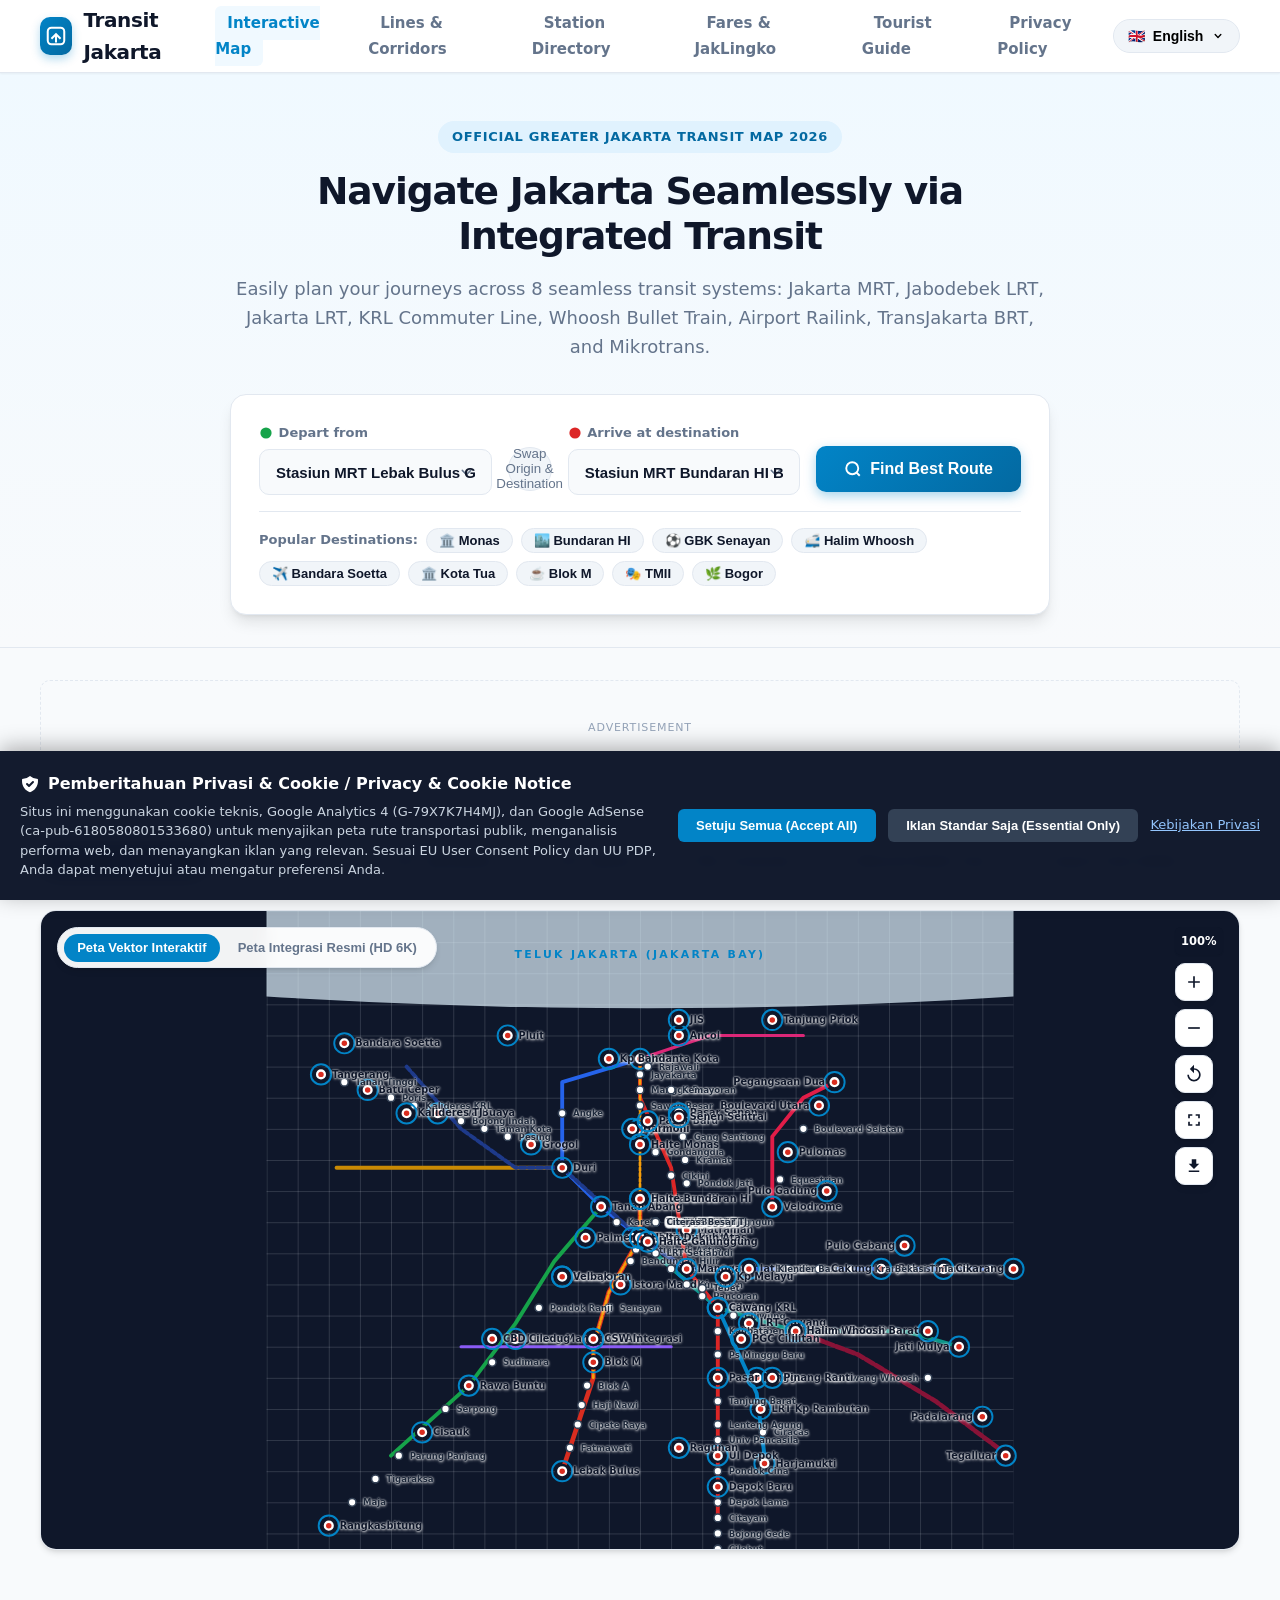
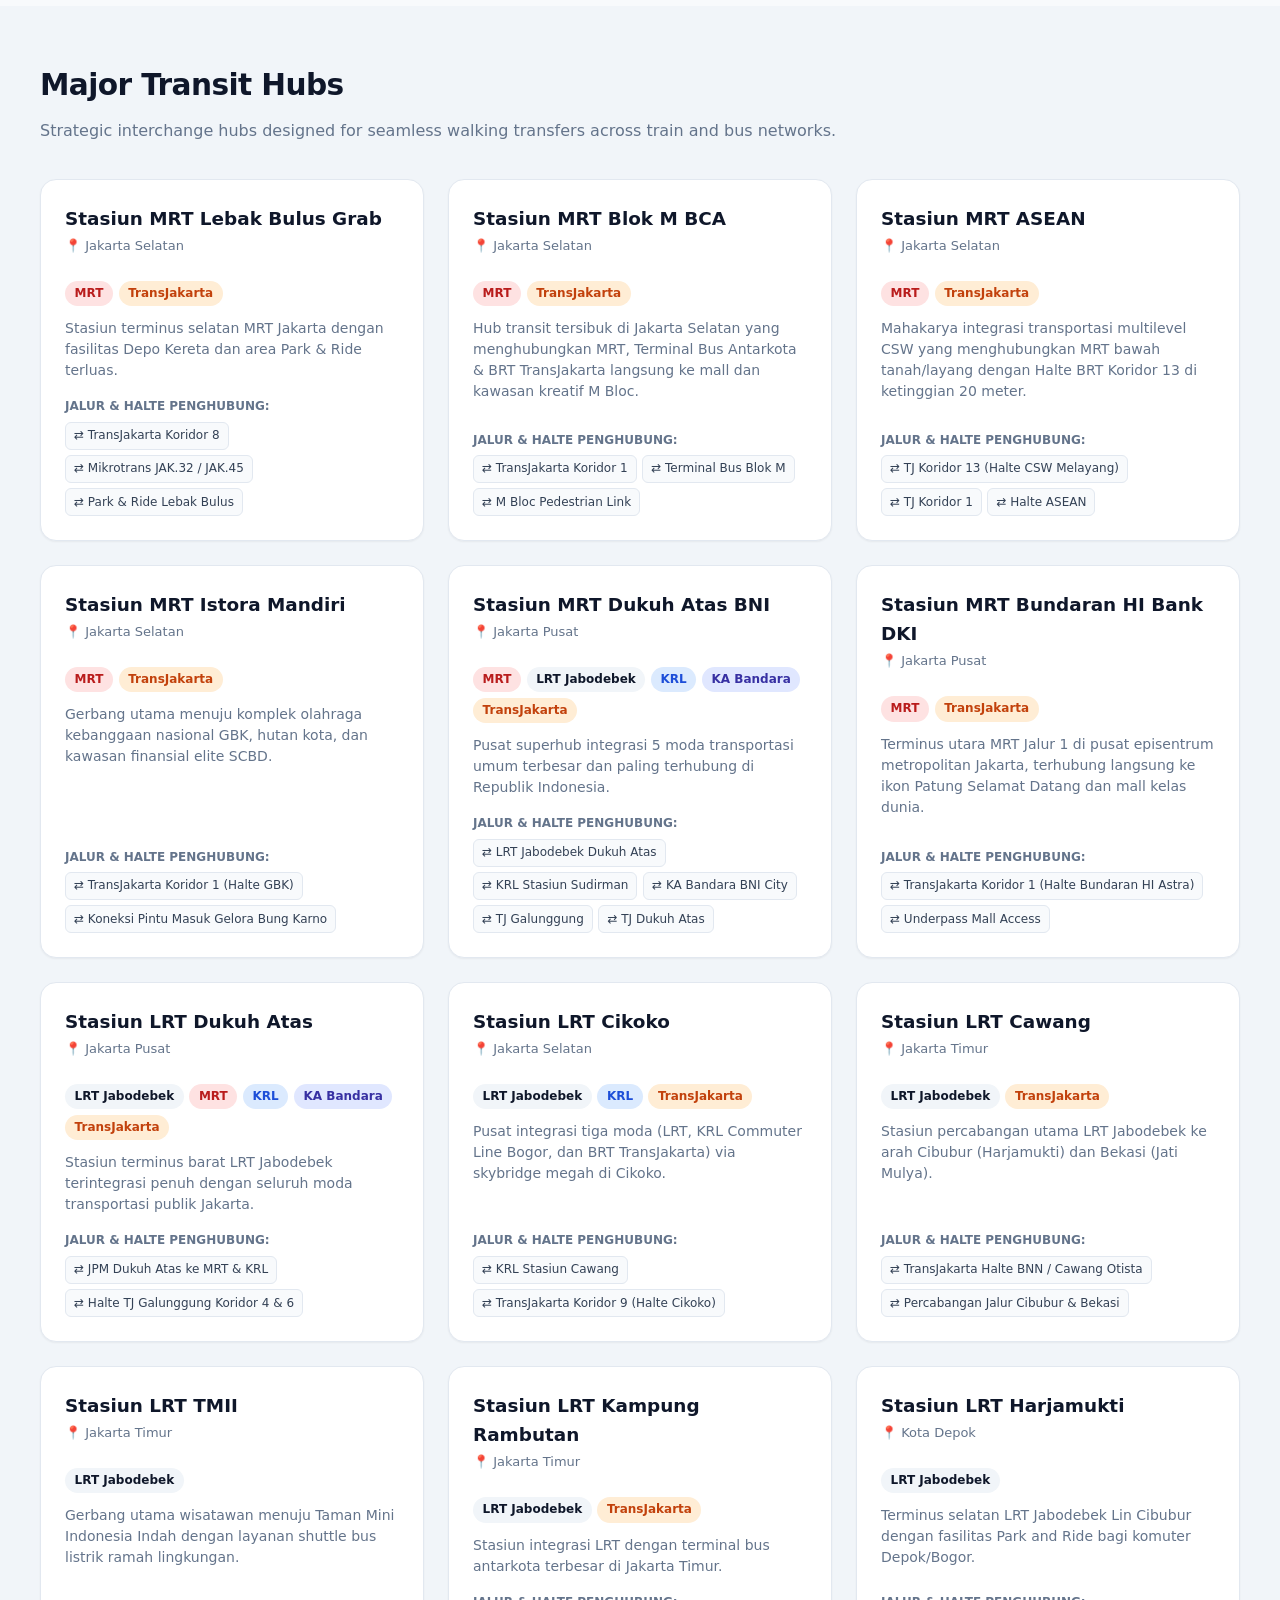
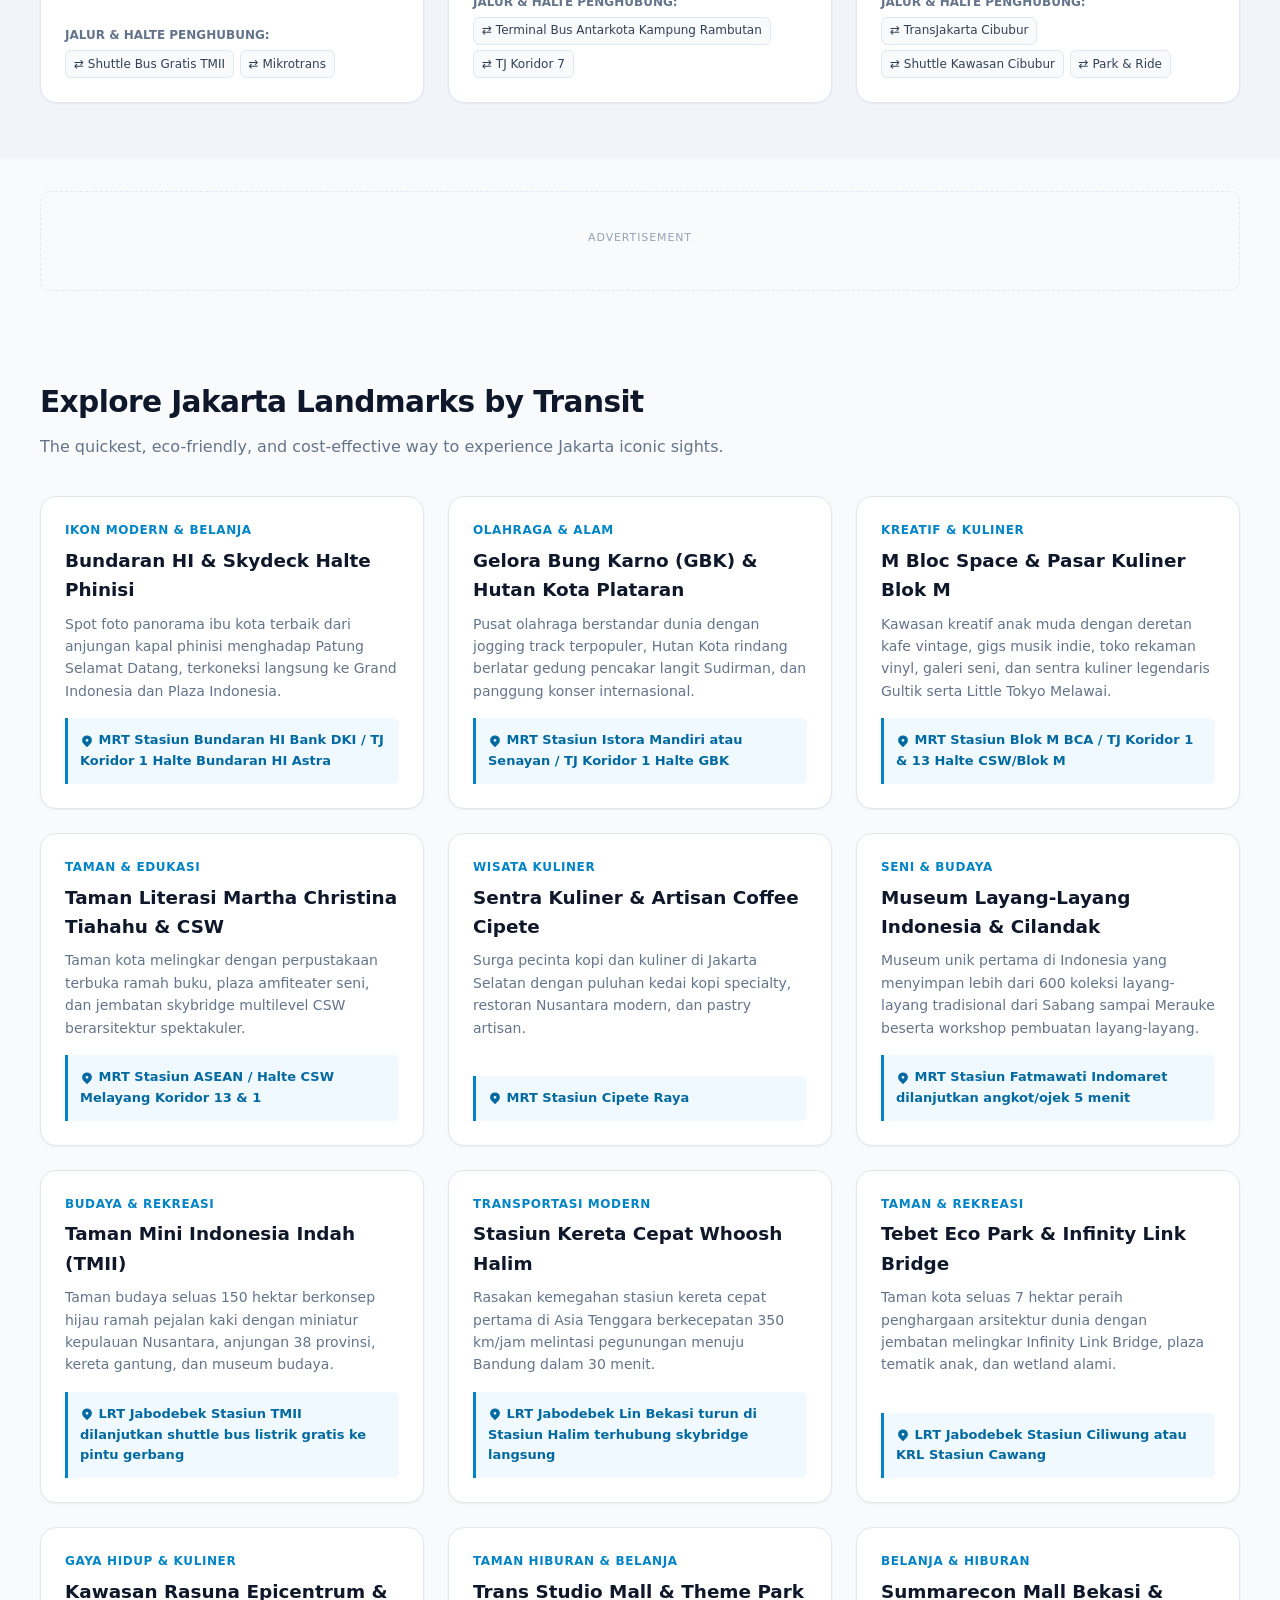
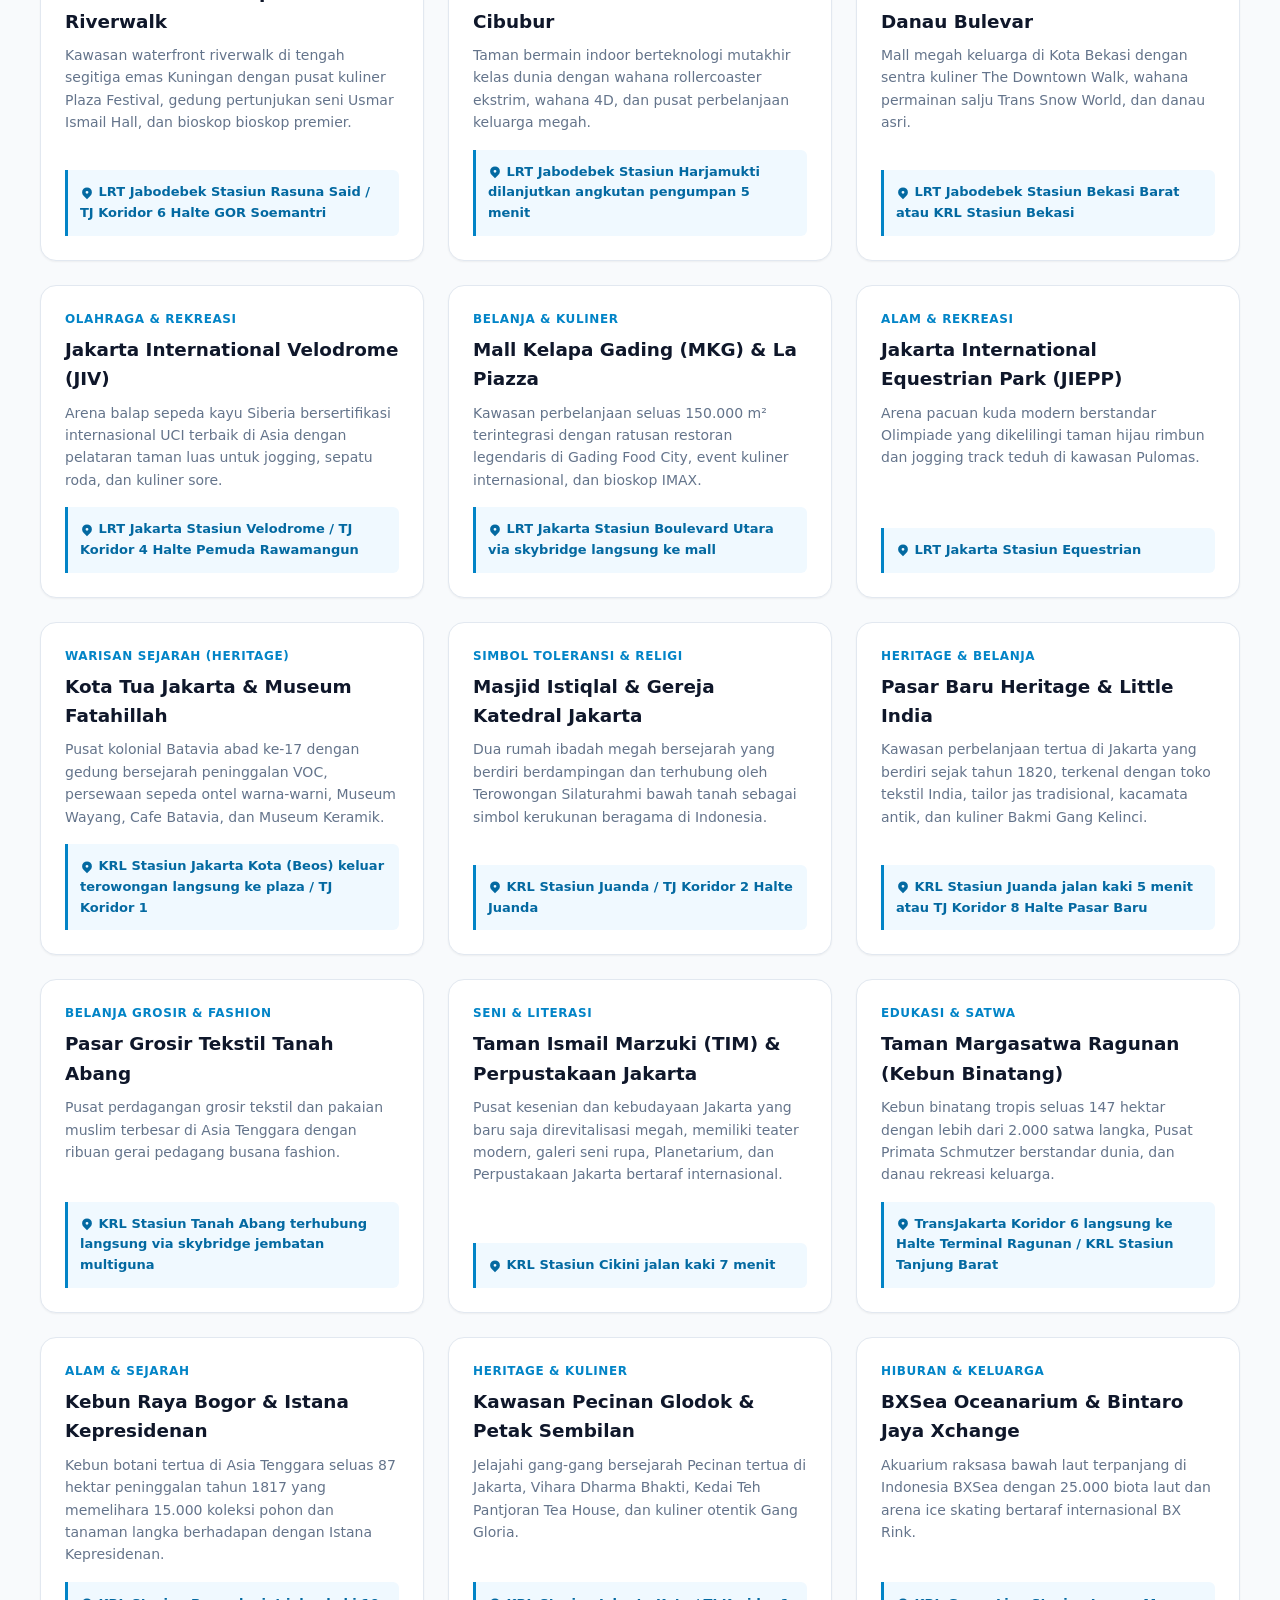
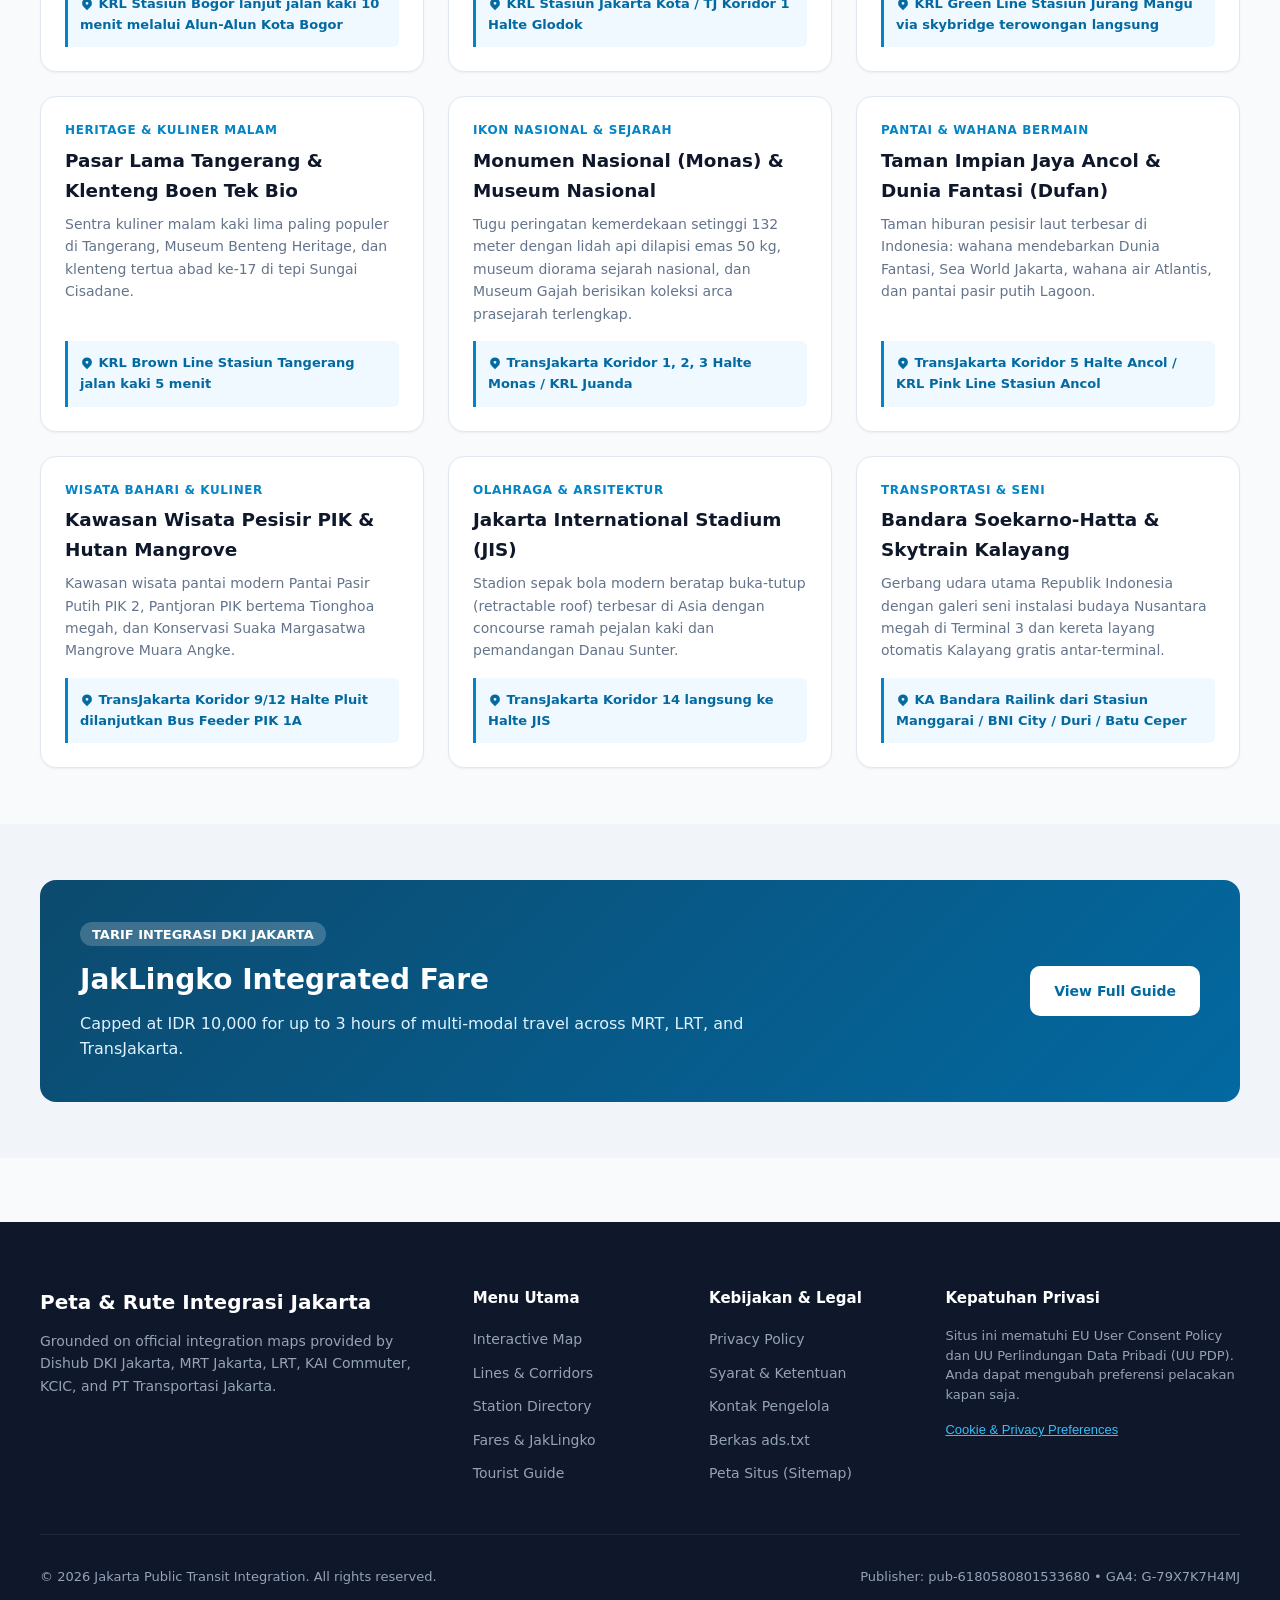
==== index.html @ 00fa4385 "fix: resolve interactive map menu controls and filter event handlers - Fix syntax error in app.js ca" ====
<!DOCTYPE html>
<html lang="id" dir="ltr">
<head>
  <meta charset="UTF-8">
  <meta name="viewport" content="width=device-width, initial-scale=1.0">
  <title data-i18n="siteTitle">Peta & Rute Integrasi Transportasi Umum Jakarta (Jabodetabek) - Panduan MRT, LRT, KRL, Whoosh, TransJakarta</title>
  
  <!-- Primary SEO Meta Tags -->
  <meta name="description" content="Peta interaktif dan panduan rute lengkap transportasi umum di Jakarta & Jabodetabek: MRT Jakarta, LRT Jabodebek, LRT Jakarta, KRL Commuter Line, Kereta Cepat Whoosh, KA Bandara, dan TransJakarta BRT. Informasi jadwal, stasiun, transfer antarmoda, dan tarif terintegrasi JakLingko.">
  <meta name="keywords" content="peta rute jakarta, transportasi umum jakarta, MRT jakarta, LRT jabodebek, LRT jakarta, KRL commuter line, kereta cepat whoosh, KA bandara soekarno hatta, transjakarta, jaklingko, rute busway, jadwal kereta jakarta, tarif integrasi jakarta, jakarta transit map, public transport jakarta">
  <meta name="author" content="Jakarta Transit Integration">
  <meta name="robots" content="index, follow">
  <link rel="canonical" href="https://jakarta-transit.com/">

  <!-- Multi-Language SEO hreflang Alternates (10 Languages) -->
  <link rel="alternate" hreflang="x-default" href="https://jakarta-transit.com/">
  <link rel="alternate" hreflang="id" href="https://jakarta-transit.com/?lang=id">
  <link rel="alternate" hreflang="en" href="https://jakarta-transit.com/?lang=en">
  <link rel="alternate" hreflang="zh" href="https://jakarta-transit.com/?lang=zh">
  <link rel="alternate" hreflang="ja" href="https://jakarta-transit.com/?lang=ja">
  <link rel="alternate" hreflang="ko" href="https://jakarta-transit.com/?lang=ko">
  <link rel="alternate" hreflang="ar" href="https://jakarta-transit.com/?lang=ar">
  <link rel="alternate" hreflang="es" href="https://jakarta-transit.com/?lang=es">
  <link rel="alternate" hreflang="fr" href="https://jakarta-transit.com/?lang=fr">
  <link rel="alternate" hreflang="de" href="https://jakarta-transit.com/?lang=de">
  <link rel="alternate" hreflang="ru" href="https://jakarta-transit.com/?lang=ru">

  <!-- Open Graph / Facebook -->
  <meta property="og:type" content="website">
  <meta property="og:url" content="https://jakarta-transit.com/">
  <meta property="og:title" content="Peta & Rute Integrasi Transportasi Umum Jakarta - MRT, LRT, KRL, Whoosh, TransJakarta">
  <meta property="og:description" content="Peta interaktif transportasi umum Jabodetabek dan kalkulator rute antarmoda terlengkap dengan 10 bahasa dunia.">
  <meta property="og:image" content="https://jakarta-transit.com/assets/images/peta-integrasi.jpg">
  <meta property="og:locale" content="id_ID">

  <!-- Twitter Card -->
  <meta name="twitter:card" content="summary_large_image">
  <meta name="twitter:title" content="Peta & Rute Integrasi Transportasi Umum Jakarta">
  <meta name="twitter:description" content="Panduan lengkap dan kalkulator rute transportasi terintegrasi Jakarta (MRT, LRT, KRL, Whoosh, TransJakarta).">
  <meta name="twitter:image" content="https://jakarta-transit.com/assets/images/peta-integrasi.jpg">

  <link rel="icon" type="image/svg+xml" href="assets/images/favicon.svg">
  <link rel="apple-touch-icon" href="assets/images/favicon.svg">
  <meta name="theme-color" content="#0284c7">

  <!-- ==================================================================== -->
  <!-- GOOGLE FUNDING CHOICES CMP (Mandatory for EU/UK/Swiss GDPR Compliance) -->
  <!-- Must be loaded BEFORE AdSense & GA4 as per AdSense Audit Findings     -->
  <!-- ==================================================================== -->
  <script async src="https://fundingchoicesmessages.google.com/i/pub-6180580801533680?ers=1"></script>
  <script>
    (function(){
      function signalGooglefcPresent(){
        if(!window.frames['googlefcPresent']){
          if(document.body){
            var iframe=document.createElement('iframe');
            iframe.style.cssText='width:0;height:0;border:none;';
            iframe.style.display='none';
            iframe.name='googlefcPresent';
            document.body.appendChild(iframe);
          } else {
            setTimeout(signalGooglefcPresent,0);
          }
        }
      }
      signalGooglefcPresent();
    })();
  </script>

  <!-- ==================================================================== -->
  <!-- GOOGLE ANALYTICS 4 (gtag.js)                                         -->
  <!-- Measurement ID: G-79X7K7H4MJ                                         -->
  <!-- ==================================================================== -->
  <script async src="https://www.googletagmanager.com/gtag/js?id=G-79X7K7H4MJ"></script>
  <script>
    window.dataLayer = window.dataLayer || [];
    function gtag(){dataLayer.push(arguments);}
    gtag('js', new Date());
    gtag('config', 'G-79X7K7H4MJ');
  </script>

  <!-- ==================================================================== -->
  <!-- GOOGLE ADSENSE CODE                                                  -->
  <!-- Publisher ID: ca-pub-6180580801533680                                -->
  <!-- ==================================================================== -->
  <script async src="https://pagead2.googlesyndication.com/pagead/js/adsbygoogle.js?client=ca-pub-6180580801533680"
       crossorigin="anonymous"></script>

  <!-- Schema.org JSON-LD Structured Data -->
  <script type="application/ld+json">
  {
    "@context": "https://schema.org",
    "@graph": [
      {
        "@type": "WebSite",
        "@id": "https://jakarta-transit.com/#website",
        "url": "https://jakarta-transit.com/",
        "name": "Peta Integrasi Transportasi Umum Jakarta",
        "description": "Panduan interaktif rute MRT, LRT, Commuter Line, Whoosh, dan TransJakarta",
        "inLanguage": ["id", "en", "zh", "ja", "ko", "ar", "es", "fr", "de", "ru"]
      },
      {
        "@type": "TransitStation",
        "@id": "https://jakarta-transit.com/#dukuh-atas",
        "name": "Dukuh Atas TOD Intermodal Transit Hub",
        "address": {
          "@type": "PostalAddress",
          "addressLocality": "Jakarta Pusat",
          "addressRegion": "DKI Jakarta",
          "addressCountry": "ID"
        },
        "description": "Pusat transit terintegrasi menghubungkan MRT, LRT Jabodebek, KRL Commuter Line, KA Bandara, dan TransJakarta."
      },
      {
        "@type": "FAQPage",
        "mainEntity": [
          {
            "@type": "Question",
            "name": "Bagaimana cara kerja tarif integrasi JakLingko Rp 10.000?",
            "acceptedAnswer": {
              "@type": "Answer",
              "text": "Pengguna dapat berganti moda antara MRT Jakarta, LRT Jakarta, dan TransJakarta dalam durasi maksimal 3 jam (180 menit) dengan biaya total maksimal Rp 10.000 menggunakan Kartu Uang Elektronik atau aplikasi JakLingko."
            }
          },
          {
            "@type": "Question",
            "name": "Apakah stasiun Dukuh Atas terhubung langsung ke Kereta Bandara dan MRT?",
            "acceptedAnswer": {
              "@type": "Answer",
              "text": "Ya, kawasan Dukuh Atas terintegrasi melalui Jembatan Penyeberangan Multiguna (JPM) yang menghubungkan Stasiun LRT Jabodebek Dukuh Atas, KRL Sudirman, Stasiun BNI City (KA Bandara), Stasiun MRT Dukuh Atas BNI, dan halte TransJakarta Galunggung."
            }
          }
        ]
      }
    ]
  }
  </script>

  <!-- Stylesheets -->
  <link rel="stylesheet" href="assets/css/main.css">
  <link rel="stylesheet" href="assets/css/map.css">
  <link rel="stylesheet" href="assets/css/rtl.css">
</head>
<body>

  <!-- Site Navigation Header -->
  <header class="site-header">
    <div class="container header-inner">
      <a href="index.html" class="logo-link">
        <div class="logo-badge">
          <svg width="22" height="22" fill="none" stroke="currentColor" stroke-width="2.2" viewBox="0 0 24 24" aria-hidden="true"><rect x="3" y="3" width="18" height="18" rx="4"/><path d="M7 15l5-5 5 5M12 10v9"/></svg>
        </div>
        <span>Transit Jakarta</span>
      </a>

      <!-- Desktop Navigation Menu -->
      <nav aria-label="Navigasi Utama">
        <ul class="nav-menu" id="nav-menu">
          <li><a href="#interactive-map-section" class="nav-link active" data-i18n="navMap">Peta Interaktif</a></li>
          <li><a href="lines.html" class="nav-link" data-i18n="navLines">Jalur & Koridor</a></li>
          <li><a href="stations.html" class="nav-link" data-i18n="navStations">Daftar Stasiun</a></li>
          <li><a href="fares.html" class="nav-link" data-i18n="navFares">Tarif & JakLingko</a></li>
          <li><a href="tourism.html" class="nav-link" data-i18n="navTourism">Panduan Wisata</a></li>
          <li><a href="privacy-policy.html" class="nav-link" data-i18n="navPrivacy">Kebijakan Privasi</a></li>
        </ul>
      </nav>

      <!-- Right Toolbar: 10-Language Selector Dropdown -->
      <div style="display: flex; align-items: center; gap: 0.75rem;">
        <div class="lang-dropdown-wrapper">
          <button class="lang-current-btn" id="lang-toggle-btn" aria-label="Select Language">
            <span id="current-lang-flag">🇮🇩</span>
            <span id="current-lang-label">Indonesia</span>
            <svg width="14" height="14" fill="currentColor" viewBox="0 0 20 20"><path fill-rule="evenodd" d="M5.293 7.293a1 1 0 011.414 0L10 10.586l3.293-3.293a1 1 0 111.414 1.414l-4 4a1 1 0 01-1.414 0l-4-4a1 1 0 010-1.414z" clip-rule="evenodd"/></svg>
          </button>

          <!-- 10 Languages Options List -->
          <div class="lang-dropdown-menu" id="lang-dropdown-menu">
            <button class="lang-item-btn active" data-lang="id"><span>🇮🇩</span> Bahasa Indonesia</button>
            <button class="lang-item-btn" data-lang="en"><span>🇬🇧</span> English</button>
            <button class="lang-item-btn" data-lang="zh"><span>🇨🇳</span> 简体中文 (Chinese)</button>
            <button class="lang-item-btn" data-lang="ja"><span>🇯🇵</span> 日本語 (Japanese)</button>
            <button class="lang-item-btn" data-lang="ko"><span>🇰🇷</span> 한국어 (Korean)</button>
            <button class="lang-item-btn" data-lang="ar"><span>🇸🇦</span> العربية (Arabic - RTL)</button>
            <button class="lang-item-btn" data-lang="es"><span>🇪🇸</span> Español (Spanish)</button>
            <button class="lang-item-btn" data-lang="fr"><span>🇫🇷</span> Français (French)</button>
            <button class="lang-item-btn" data-lang="de"><span>🇩🇪</span> Deutsch (German)</button>
            <button class="lang-item-btn" data-lang="ru"><span>🇷🇺</span> Русский (Russian)</button>
          </div>
        </div>

        <button class="mobile-toggle-btn" id="mobile-toggle" aria-label="Toggle Navigation Menu">
          <svg width="24" height="24" fill="none" stroke="currentColor" stroke-width="2" viewBox="0 0 24 24"><path d="M4 6h16M4 12h16M4 18h16"/></svg>
        </button>
      </div>
    </div>
  </header>

  <main>
    <!-- Hero Section -->
    <section class="hero-section">
      <div class="container">
        <div class="hero-content">
          <div class="hero-badge" data-i18n="heroBadge">
            <svg width="14" height="14" fill="currentColor" viewBox="0 0 20 20"><path fill-rule="evenodd" d="M10 18a8 8 0 100-16 8 8 0 000 16zm3.707-9.293a1 1 0 00-1.414-1.414L9 10.586 7.707 9.293a1 1 0 00-1.414 1.414l2 2a1 1 0 001.414 0l4-4z" clip-rule="evenodd"/></svg>
            Peta Integrasi Resmi Jabodetabek 2026
          </div>
          <h1 class="hero-title" data-i18n="heroTitle">Jelajahi Jakarta dengan Transportasi Publik Terintegrasi</h1>
          <p class="hero-subtitle" data-i18n="heroSubtitle">Rencanakan perjalanan dengan mudah melintasi 8 moda transportasi: MRT Jakarta, LRT Jabodebek, LRT Jakarta, KRL Commuter Line, Kereta Cepat Whoosh, KA Bandara, TransJakarta, dan Mikrotrans.</p>

          <!-- Interactive Route Planner Widget -->
          <div class="route-planner-widget" id="route-planner-section">
            <div class="planner-form-grid">
              <div class="input-group">
                <label class="input-label" for="route-origin">
                  <svg width="14" height="14" fill="#16a34a" viewBox="0 0 20 20"><circle cx="10" cy="10" r="8"/></svg>
                  <span data-i18n="routeStepOrigin">Berangkat dari:</span>
                </label>
                <select id="route-origin" class="station-select"></select>
              </div>

              <div>
                <button type="button" class="btn-swap" id="btn-swap-route" title="Tukar Asal & Tujuan" data-i18n="btnSwapRoute" aria-label="Tukar Asal dan Tujuan">
                  <svg width="18" height="18" fill="none" stroke="currentColor" stroke-width="2.2" stroke-linecap="round" stroke-linejoin="round" viewBox="0 0 24 24" aria-hidden="true"><path d="M7 16V4m0 0L3 8m4-4l4 4m6 4v12m0 0l-4-4m4 4l4-4"/></svg>
                </button>
              </div>

              <div class="input-group">
                <label class="input-label" for="route-dest">
                  <svg width="14" height="14" fill="#dc2626" viewBox="0 0 20 20"><circle cx="10" cy="10" r="8"/></svg>
                  <span data-i18n="routeStepDest">Tiba di tujuan:</span>
                </label>
                <select id="route-dest" class="station-select"></select>
              </div>

              <div>
                <button type="button" class="btn-search-route" id="btn-find-route">
                  <svg width="18" height="18" fill="none" stroke="currentColor" stroke-width="2.5" viewBox="0 0 24 24"><circle cx="11" cy="11" r="8"/><path d="M21 21l-4.35-4.35"/></svg>
                  <span data-i18n="btnFindRoute">Temukan Rute Terbaik</span>
                </button>
              </div>
            </div>

            <!-- Quick Destinations Chips -->
            <div class="quick-destinations">
              <span class="quick-label" data-i18n="quickDestinations">Destinasi Populer:</span>
              <button type="button" class="chip-btn" data-target-station="monas">🏛️ Monas</button>
              <button type="button" class="chip-btn" data-target-station="bundaran_hi">🏙️ Bundaran HI</button>
              <button type="button" class="chip-btn" data-target-station="senayan">⚽ GBK Senayan</button>
              <button type="button" class="chip-btn" data-target-station="halim_whoosh">🚅 Halim Whoosh</button>
              <button type="button" class="chip-btn" data-target-station="bandara_shia">✈️ Bandara Soetta</button>
              <button type="button" class="chip-btn" data-target-station="jakarta_kota">🏛️ Kota Tua</button>
              <button type="button" class="chip-btn" data-target-station="blok_m">☕ Blok M</button>
              <button type="button" class="chip-btn" data-target-station="tmii">🎭 TMII</button>
              <button type="button" class="chip-btn" data-target-station="bogor">🌿 Bogor</button>
            </div>

            <!-- Route Result Card (Expands when searched) -->
            <div class="route-result-container" id="route-result-container">
              <div class="route-summary-bar">
                <div class="stat-item">
                  <span class="stat-label" data-i18n="routeEstimatedTime">Estimasi Durasi</span>
                  <span class="stat-value" id="route-est-time">-- Menit</span>
                </div>
                <div class="stat-item">
                  <span class="stat-label" data-i18n="routeEstimatedFare">Perkiraan Tarif</span>
                  <span class="stat-value" id="route-est-fare">Rp --</span>
                </div>
                <div class="stat-item">
                  <span class="stat-label" data-i18n="routeTransfers">Peralihan Moda</span>
                  <span class="stat-value" id="route-est-transfers">--</span>
                </div>
              </div>

              <!-- Step-by-step timeline -->
              <ol class="route-steps-timeline" id="route-timeline-steps"></ol>
            </div>
          </div>
        </div>
      </div>
    </section>

    <!-- Ad Slot 1 (Header Banner - Valuable Inventory Compliant) -->
    <div class="container">
      <div class="ad-slot-wrapper">
        <span class="ad-label">Advertisement</span>
        <!-- Google AdSense Responsive Ad Unit -->
        <ins class="adsbygoogle"
             style="display:block"
             data-ad-client="ca-pub-6180580801533680"
             data-ad-format="auto"
             data-full-width-responsive="true"></ins>
      </div>
    </div>

    <!-- Map Viewer Section -->
    <section class="section" style="padding-top: 1rem;" id="interactive-map-section">
      <div class="container">
        <!-- Mode Filters -->
        <div class="mode-filters-bar">
          <button class="filter-btn active" data-mode="all"><span class="badge-dot" style="background:#0f172a"></span> <span data-i18n="filterAll">Semua Moda</span></button>
          <button class="filter-btn" data-mode="mrt"><span class="badge-dot" style="background:#d92d20"></span> <span data-i18n="filterMRT">MRT Jakarta</span></button>
          <button class="filter-btn" data-mode="lrt_jdb"><span class="badge-dot" style="background:#0284c7"></span> <span data-i18n="filterLRTJdb">LRT Jabodebek</span></button>
          <button class="filter-btn" data-mode="lrt_jkt"><span class="badge-dot" style="background:#e11d48"></span> <span data-i18n="filterLRTJkt">LRT Jakarta</span></button>
          <button class="filter-btn" data-mode="krl"><span class="badge-dot" style="background:#2563eb"></span> <span data-i18n="filterKRL">KRL Commuter</span></button>
          <button class="filter-btn" data-mode="whoosh"><span class="badge-dot" style="background:#881337"></span> <span data-i18n="filterWhoosh">Whoosh KCIC</span></button>
          <button class="filter-btn" data-mode="ka_bandara"><span class="badge-dot" style="background:#1e3a8a"></span> <span data-i18n="filterAirport">KA Bandara SHIA</span></button>
          <button class="filter-btn" data-mode="tj"><span class="badge-dot" style="background:#ea580c"></span> <span data-i18n="filterTJ">TransJakarta BRT</span></button>
        </div>

        <!-- Interactive Map Container Root -->
        <div id="map-container-root"></div>
      </div>
    </section>

    <!-- Key Transit Interchange Hubs -->
    <section class="section section-alt">
      <div class="container">
        <div class="section-header">
          <h2 class="section-title" data-i18n="hubsSectionTitle">Simpul Integrasi Utama (Transit Hubs)</h2>
          <p class="section-desc" data-i18n="hubsSectionSub">Titik pertukaran antarmoda terpenting yang memudahkan perjalanan Anda tanpa macet.</p>
        </div>
        <div class="hubs-grid" id="transit-hubs-grid"></div>
      </div>
    </section>

    <!-- Ad Slot 2 (Mid-Content Responsive Unit) -->
    <div class="container">
      <div class="ad-slot-wrapper">
        <span class="ad-label">Advertisement</span>
        <ins class="adsbygoogle"
             style="display:block"
             data-ad-client="ca-pub-6180580801533680"
             data-ad-format="rectangle"
             data-full-width-responsive="true"></ins>
      </div>
    </div>

    <!-- Tourism & Landmark Highlights -->
    <section class="section">
      <div class="container">
        <div class="section-header">
          <h2 class="section-title" data-i18n="tourismSectionTitle">Jelajahi Ikon Jakarta dengan Transportasi Publik</h2>
          <p class="section-desc" data-i18n="tourismSectionSub">Cara termudah, tercepat, dan hemat biaya menuju landmark bersejarah dan atraksi modern.</p>
        </div>
        <div class="tourism-grid" id="tourism-cards-grid"></div>
      </div>
    </section>

    <!-- JakLingko Fare Highlight Banner -->
    <section class="section section-alt">
      <div class="container">
        <div style="background: linear-gradient(135deg, #0c4a6e 0%, #0369a1 100%); color: white; padding: 2.5rem; border-radius: var(--radius-lg); display: flex; align-items: center; justify-content: space-between; flex-wrap: wrap; gap: 1.5rem;">
          <div style="max-width: 680px;">
            <span style="background: rgba(255, 255, 255, 0.2); padding: 0.3rem 0.75rem; border-radius: 99px; font-size: 0.813rem; font-weight: 700; text-transform: uppercase;">Tarif Integrasi DKI Jakarta</span>
            <h3 style="font-size: 1.75rem; font-weight: 800; margin: 0.75rem 0 0.5rem;" data-i18n="faresCardTitle">Tarif Terintegrasi JakLingko</h3>
            <p style="color: #e0f2fe; line-height: 1.6;" data-i18n="faresCardDesc">Hanya Rp 10.000 untuk perjalanan multimoda selama 3 jam dengan kartu JakLingko / e-money berpindah antara MRT Jakarta, LRT Jakarta, dan Bus TransJakarta.</p>
          </div>
          <div>
            <a href="fares.html" class="btn" style="background: white; color: #0369a1; font-weight: 800; padding: 0.85rem 1.5rem;" data-i18n="btnViewDetails">Lihat Panduan Lengkap</a>
          </div>
        </div>
      </div>
    </section>
  </main>

  <!-- Station Details Modal Dialog -->
  <div class="modal-backdrop" id="station-modal" role="dialog" aria-modal="true" aria-labelledby="modal-station-title">
    <div class="modal-dialog">
      <div class="modal-header">
        <h3 class="modal-title" id="modal-station-title">Detail Stasiun</h3>
        <button type="button" class="modal-close" id="close-station-modal" aria-label="Close dialog">&times;</button>
      </div>
      <div class="modal-body">
        <div id="modal-station-modes" style="margin-bottom: 1rem;"></div>
        <p id="modal-station-desc" style="color: var(--text-muted); font-size: 0.938rem; margin-bottom: 1.25rem; line-height: 1.5;"></p>
        
        <div style="margin-bottom: 1rem;">
          <h4 style="font-size: 0.813rem; text-transform: uppercase; color: var(--text-muted); margin-bottom: 0.5rem;" data-i18n="stationTransfers">Koneksi Antarmoda:</h4>
          <ul id="modal-station-transfers" style="margin-left: 0; padding-left: 0;"></ul>
        </div>

        <div style="margin-bottom: 1rem;">
          <h4 style="font-size: 0.813rem; text-transform: uppercase; color: var(--text-muted); margin-bottom: 0.5rem;" data-i18n="stationFacilities">Fasilitas Stasiun:</h4>
          <div id="modal-station-facilities" style="display: flex; flex-wrap: wrap; gap: 0.4rem;"></div>
        </div>

        <div>
          <h4 style="font-size: 0.813rem; text-transform: uppercase; color: var(--text-muted); margin-bottom: 0.5rem;" data-i18n="stationNearby">Tempat Terdekat / Wisata:</h4>
          <ul id="modal-station-nearby" style="margin-left: 0; padding-left: 0;"></ul>
        </div>
      </div>
      <div class="modal-actions">
        <button type="button" class="btn btn-secondary" id="modal-btn-set-origin" data-i18n="stationSetOrigin">Jadikan Titik Keberangkatan</button>
        <button type="button" class="btn btn-primary" id="modal-btn-set-dest" data-i18n="stationSetDest">Jadikan Titik Tujuan</button>
      </div>
    </div>
  </div>

  <!-- Site Footer -->
  <footer class="site-footer">
    <div class="container">
      <div class="footer-grid">
        <div class="footer-brand">
          <h4>Peta & Rute Integrasi Jakarta</h4>
          <p data-i18n="footerDisclaimer">Data dihimpun dari peta integrasi resmi Dinas Perhubungan DKI Jakarta, MRT Jakarta, LRT, KAI Commuter, KCIC, dan PT Transportasi Jakarta.</p>
        </div>

        <div class="footer-col">
          <h5>Menu Utama</h5>
          <ul class="footer-links">
            <li><a href="index.html" data-i18n="navMap">Peta Interaktif</a></li>
            <li><a href="lines.html" data-i18n="navLines">Jalur & Koridor</a></li>
            <li><a href="stations.html" data-i18n="navStations">Daftar Stasiun</a></li>
            <li><a href="fares.html" data-i18n="navFares">Tarif & JakLingko</a></li>
            <li><a href="tourism.html" data-i18n="navTourism">Panduan Wisata</a></li>
          </ul>
        </div>

        <div class="footer-col">
          <h5>Kebijakan & Legal</h5>
          <ul class="footer-links">
            <li><a href="privacy-policy.html" data-i18n="navPrivacy">Kebijakan Privasi</a></li>
            <li><a href="terms.html">Syarat & Ketentuan</a></li>
            <li><a href="contact.html">Kontak Pengelola</a></li>
            <li><a href="ads.txt">Berkas ads.txt</a></li>
            <li><a href="sitemap.xml">Peta Situs (Sitemap)</a></li>
          </ul>
        </div>

        <div class="footer-col">
          <h5>Kepatuhan Privasi</h5>
          <p style="font-size: 0.813rem; line-height: 1.5; margin-bottom: 0.75rem;">
            Situs ini mematuhi EU User Consent Policy dan UU Perlindungan Data Pribadi (UU PDP). Anda dapat mengubah preferensi pelacakan kapan saja.
          </p>
          <button type="button" class="btn-privacy-settings" data-i18n="cookieSettings">⚙️ Pengaturan Privasi / Cookie</button>
        </div>
      </div>

      <div class="footer-bottom">
        <p data-i18n="copyright">© 2026 Peta Integrasi Transportasi Jakarta. Seluruh hak cipta dilindungi.</p>
        <div>
          <span>Publisher: pub-6180580801533680</span> &bull; <span>GA4: G-79X7K7H4MJ</span>
        </div>
      </div>
    </div>
  </footer>

  <!-- Core Scripts -->
  <script src="assets/data/transit-data.js"></script>
  <script src="assets/js/i18n.js"></script>
  <script src="assets/js/route-planner.js"></script>
  <script src="assets/js/map-engine.js"></script>
  <script src="assets/js/cmp-adsense.js"></script>
  <script src="assets/js/app.js"></script>
</body>
</html>
---- assets/css/main.css ----
/* Jakarta Integrated Public Transit - Design System & Core Stylesheet */
:root {
  --primary: #0284c7;
  --primary-hover: #0369a1;
  --primary-dark: #075985;
  --accent: #d92d20;
  --bg: #f8fafc;
  --bg-card: #ffffff;
  --surface: #ffffff;
  --border: #e2e8f0;
  --border-focus: #38bdf8;
  --text-main: #0f172a;
  --text-muted: #64748b;
  --text-light: #94a3b8;
  --success: #16a34a;
  --warning: #eab308;
  --danger: #dc2626;
  --shadow-sm: 0 1px 2px 0 rgb(0 0 0 / 0.05);
  --shadow-md: 0 4px 6px -1px rgb(0 0 0 / 0.1), 0 2px 4px -2px rgb(0 0 0 / 0.1);
  --shadow-lg: 0 10px 15px -3px rgb(0 0 0 / 0.1), 0 4px 6px -4px rgb(0 0 0 / 0.1);
  --shadow-xl: 0 20px 25px -5px rgb(0 0 0 / 0.1), 0 8px 10px -6px rgb(0 0 0 / 0.1);
  --radius-sm: 6px;
  --radius-md: 10px;
  --radius-lg: 16px;
  --radius-full: 9999px;
  --font-sans: system-ui, -apple-system, BlinkMacSystemFont, 'Segoe UI', Roboto, Helvetica, Arial, sans-serif;
  --container-max: 1240px;
}

* {
  box-sizing: border-box;
  margin: 0;
  padding: 0;
}

body {
  font-family: var(--font-sans);
  background-color: var(--bg);
  color: var(--text-main);
  line-height: 1.6;
  -webkit-font-smoothing: antialiased;
  -moz-osx-font-smoothing: grayscale;
}

a {
  color: var(--primary);
  text-decoration: none;
  transition: color 0.15s ease;
}

a:hover {
  color: var(--primary-hover);
}

:focus-visible {
  outline: 2px solid var(--primary);
  outline-offset: 2px;
}

/* Accessibility screen-reader only utility */
.sr-only {
  position: absolute;
  width: 1px;
  height: 1px;
  padding: 0;
  margin: -1px;
  overflow: hidden;
  clip: rect(0, 0, 0, 0);
  white-space: nowrap;
  border-width: 0;
}

.container {
  max-width: var(--container-max);
  margin: 0 auto;
  padding: 0 1.25rem;
}

/* Header & Navigation Bar */
.site-header {
  background-color: rgba(255, 255, 255, 0.95);
  backdrop-filter: blur(12px);
  border-bottom: 1px solid var(--border);
  position: sticky;
  top: 0;
  z-index: 1000;
  box-shadow: var(--shadow-sm);
}

.header-inner {
  display: flex;
  align-items: center;
  justify-content: space-between;
  height: 72px;
}

.logo-link {
  display: flex;
  align-items: center;
  gap: 0.75rem;
  color: var(--text-main);
  font-weight: 800;
  font-size: 1.25rem;
  letter-spacing: -0.02em;
}

.logo-badge {
  background: linear-gradient(135deg, #0284c7 0%, #0369a1 100%);
  color: white;
  width: 38px;
  height: 38px;
  border-radius: var(--radius-md);
  display: flex;
  align-items: center;
  justify-content: center;
  box-shadow: 0 4px 10px rgba(2, 132, 199, 0.3);
}

.nav-menu {
  display: flex;
  align-items: center;
  gap: 1.5rem;
  list-style: none;
}

.nav-link {
  color: var(--text-muted);
  font-weight: 600;
  font-size: 0.938rem;
  padding: 0.5rem 0.75rem;
  border-radius: var(--radius-sm);
  transition: all 0.2s ease;
}

.nav-link:hover, .nav-link.active {
  color: var(--primary);
  background-color: #f0f9ff;
}

/* Language Selector Dropdown */
.lang-dropdown-wrapper {
  position: relative;
}

.lang-current-btn {
  display: flex;
  align-items: center;
  gap: 0.5rem;
  background: #f1f5f9;
  border: 1px solid var(--border);
  padding: 0.5rem 0.85rem;
  border-radius: var(--radius-full);
  font-size: 0.875rem;
  font-weight: 600;
  cursor: pointer;
  transition: background-color 0.2s;
}

.lang-current-btn:hover {
  background: #e2e8f0;
}

.lang-dropdown-menu {
  position: absolute;
  right: 0;
  top: calc(100% + 8px);
  background: white;
  border: 1px solid var(--border);
  border-radius: var(--radius-md);
  box-shadow: var(--shadow-xl);
  padding: 0.5rem;
  width: 220px;
  display: none;
  z-index: 1001;
  grid-template-columns: 1fr;
  max-height: 340px;
  overflow-y: auto;
}

.lang-dropdown-menu.show {
  display: block;
}

.lang-item-btn {
  display: flex;
  align-items: center;
  gap: 0.75rem;
  width: 100%;
  padding: 0.55rem 0.75rem;
  border: none;
  background: none;
  font-size: 0.875rem;
  font-weight: 500;
  color: var(--text-main);
  border-radius: var(--radius-sm);
  cursor: pointer;
  text-align: left;
  transition: background 0.15s;
}

.lang-item-btn:hover, .lang-item-btn.active {
  background: #f0f9ff;
  color: var(--primary);
  font-weight: 700;
}

/* Mobile Nav Toggle */
.mobile-toggle-btn {
  display: none;
  background: none;
  border: none;
  cursor: pointer;
  padding: 0.5rem;
  color: var(--text-main);
}

/* Hero Section */
.hero-section {
  background: linear-gradient(180deg, #f0f9ff 0%, #f8fafc 100%);
  padding: 3rem 0 2rem;
  border-bottom: 1px solid var(--border);
}

.hero-content {
  text-align: center;
  max-width: 820px;
  margin: 0 auto;
}

.hero-badge {
  display: inline-flex;
  align-items: center;
  gap: 0.5rem;
  background-color: #e0f2fe;
  color: #0369a1;
  font-weight: 700;
  font-size: 0.813rem;
  text-transform: uppercase;
  letter-spacing: 0.05em;
  padding: 0.35rem 0.9rem;
  border-radius: var(--radius-full);
  margin-bottom: 1rem;
}

.hero-title {
  font-size: 2.35rem;
  font-weight: 900;
  line-height: 1.2;
  letter-spacing: -0.03em;
  color: #0f172a;
  margin-bottom: 1rem;
}

.hero-subtitle {
  font-size: 1.125rem;
  color: var(--text-muted);
  line-height: 1.6;
  margin-bottom: 2rem;
}

/* Route Planner Card Widget */
.route-planner-widget {
  background: var(--surface);
  border-radius: var(--radius-lg);
  box-shadow: var(--shadow-lg);
  border: 1px solid var(--border);
  padding: 1.75rem;
  margin-top: 1.5rem;
  text-align: left;
}

.planner-form-grid {
  display: grid;
  grid-template-columns: 1fr auto 1fr auto;
  gap: 1rem;
  align-items: center;
}

.input-group {
  display: flex;
  flex-direction: column;
  gap: 0.35rem;
}

.input-label {
  font-size: 0.813rem;
  font-weight: 700;
  color: var(--text-muted);
  display: flex;
  align-items: center;
  gap: 0.35rem;
}

.station-select {
  width: 100%;
  padding: 0.85rem 1rem;
  border-radius: var(--radius-md);
  border: 1px solid var(--border);
  font-size: 0.938rem;
  font-weight: 600;
  background-color: #f8fafc;
  color: var(--text-main);
  outline: none;
  transition: all 0.2s ease;
  appearance: none;
  background-image: url("data:image/svg+xml;charset=UTF-8,%3csvg xmlns='http://www.w3.org/2000/svg' viewBox='0 0 24 24' fill='none' stroke='%2364748b' stroke-width='2' stroke-linecap='round' stroke-linejoin='round'%3e%3cpolyline points='6 9 12 15 18 9'%3e%3c/polyline%3e%3c/svg%3e");
  background-repeat: no-repeat;
  background-position: right 1rem center;
  background-size: 1.1em;
}

.station-select:focus {
  border-color: var(--primary);
  background-color: white;
  box-shadow: 0 0 0 3px rgba(2, 132, 199, 0.15);
}

.btn-swap {
  background: #f1f5f9;
  border: 1px solid var(--border);
  color: var(--text-muted);
  border-radius: var(--radius-full);
  width: 44px;
  height: 44px;
  display: flex;
  align-items: center;
  justify-content: center;
  cursor: pointer;
  margin-top: 1.25rem;
  transition: all 0.2s;
}

.btn-swap:hover {
  background: #e2e8f0;
  color: var(--text-main);
  transform: rotate(180deg);
}

.btn-search-route {
  background: linear-gradient(135deg, #0284c7 0%, #0369a1 100%);
  color: white;
  border: none;
  font-weight: 700;
  font-size: 1rem;
  padding: 0.85rem 1.75rem;
  border-radius: var(--radius-md);
  cursor: pointer;
  display: flex;
  align-items: center;
  gap: 0.5rem;
  margin-top: 1.25rem;
  box-shadow: 0 4px 12px rgba(2, 132, 199, 0.35);
  transition: all 0.2s ease;
}

.btn-search-route:hover {
  background: linear-gradient(135deg, #0369a1 0%, #075985 100%);
  transform: translateY(-1px);
}

/* Quick destination chips */
.quick-destinations {
  display: flex;
  align-items: center;
  flex-wrap: wrap;
  gap: 0.5rem;
  margin-top: 1rem;
  padding-top: 1rem;
  border-top: 1px solid var(--border);
  font-size: 0.813rem;
}

.quick-label {
  color: var(--text-muted);
  font-weight: 700;
}

.chip-btn {
  background: #f1f5f9;
  border: 1px solid var(--border);
  border-radius: var(--radius-full);
  padding: 0.25rem 0.75rem;
  font-size: 0.813rem;
  font-weight: 600;
  color: var(--text-main);
  cursor: pointer;
  transition: all 0.15s;
}

.chip-btn:hover {
  background: #e0f2fe;
  color: var(--primary);
  border-color: #7dd3fc;
}

/* Route Result Panel */
.route-result-container {
  display: none;
  margin-top: 1.5rem;
  background: #f8fafc;
  border-radius: var(--radius-md);
  border: 1px solid var(--border);
  padding: 1.5rem;
  animation: fadeIn 0.3s ease;
}

.route-result-container.show {
  display: block;
}

.route-summary-bar {
  display: flex;
  align-items: center;
  justify-content: space-between;
  flex-wrap: wrap;
  gap: 1rem;
  padding-bottom: 1rem;
  border-bottom: 1px solid var(--border);
  margin-bottom: 1.25rem;
}

.stat-item {
  display: flex;
  flex-direction: column;
}

.stat-label {
  font-size: 0.75rem;
  font-weight: 700;
  color: var(--text-muted);
  text-transform: uppercase;
}

.stat-value {
  font-size: 1.25rem;
  font-weight: 800;
  color: var(--text-main);
}

/* Route timeline steps */
.route-steps-timeline {
  list-style: none;
  position: relative;
  padding-left: 2rem;
}

.route-steps-timeline::before {
  content: '';
  position: absolute;
  left: 9px;
  top: 8px;
  bottom: 8px;
  width: 3px;
  background: #cbd5e1;
}

.route-step-item {
  position: relative;
  margin-bottom: 1.25rem;
}

.route-step-item:last-child {
  margin-bottom: 0;
}

.step-marker {
  position: absolute;
  left: -2rem;
  top: 2px;
  width: 22px;
  height: 22px;
  border-radius: 50%;
  background: white;
  border: 3px solid var(--primary);
  display: flex;
  align-items: center;
  justify-content: center;
  z-index: 2;
}

.step-marker.origin {
  border-color: var(--success);
  background: var(--success);
}

.step-marker.dest {
  border-color: var(--danger);
  background: var(--danger);
}

.step-marker.transfer {
  border-color: var(--warning);
}

.step-body {
  background: white;
  padding: 0.85rem 1rem;
  border-radius: var(--radius-sm);
  border: 1px solid var(--border);
}

.step-action-title {
  font-weight: 700;
  font-size: 0.938rem;
  margin-bottom: 0.25rem;
}

.step-subtext {
  font-size: 0.813rem;
  color: var(--text-muted);
}

/* Filter Badges Bar */
.mode-filters-bar {
  display: flex;
  align-items: center;
  gap: 0.5rem;
  overflow-x: auto;
  padding: 1rem 0;
  margin-bottom: 1rem;
  scrollbar-width: thin;
}

.filter-btn {
  background: white;
  border: 1px solid var(--border);
  padding: 0.5rem 1rem;
  border-radius: var(--radius-full);
  font-size: 0.875rem;
  font-weight: 700;
  color: var(--text-main);
  cursor: pointer;
  white-space: nowrap;
  display: flex;
  align-items: center;
  gap: 0.5rem;
  transition: all 0.15s ease;
}

.filter-btn:hover {
  border-color: var(--primary);
  background: #f0f9ff;
}

.filter-btn.active {
  background: #0f172a;
  color: white;
  border-color: #0f172a;
}

.badge-dot {
  width: 9px;
  height: 9px;
  border-radius: 50%;
  display: inline-block;
}

/* Section Common Styles */
.section {
  padding: 3.5rem 0;
}

.section-alt {
  background-color: #f1f5f9;
}

.section-header {
  margin-bottom: 2.25rem;
}

.section-title {
  font-size: 1.85rem;
  font-weight: 800;
  letter-spacing: -0.02em;
  color: var(--text-main);
  margin-bottom: 0.5rem;
}

.section-desc {
  font-size: 1rem;
  color: var(--text-muted);
}

/* Transit Hubs Grid */
.hubs-grid {
  display: grid;
  grid-template-columns: repeat(auto-fill, minmax(360px, 1fr));
  gap: 1.5rem;
}

.hub-card {
  background: var(--surface);
  border-radius: var(--radius-lg);
  border: 1px solid var(--border);
  padding: 1.5rem;
  box-shadow: var(--shadow-sm);
  transition: transform 0.2s ease, box-shadow 0.2s ease;
  display: flex;
  flex-direction: column;
}

.hub-card:hover {
  transform: translateY(-3px);
  box-shadow: var(--shadow-md);
  border-color: #cbd5e1;
}

.hub-header {
  display: flex;
  align-items: flex-start;
  justify-content: space-between;
  margin-bottom: 0.75rem;
}

.hub-name {
  font-size: 1.15rem;
  font-weight: 800;
  color: var(--text-main);
}

.hub-location {
  font-size: 0.813rem;
  color: var(--text-muted);
  margin-top: 0.15rem;
}

.hub-modes-list {
  display: flex;
  flex-wrap: wrap;
  gap: 0.35rem;
  margin: 0.75rem 0;
}

.mode-badge {
  font-size: 0.75rem;
  font-weight: 700;
  padding: 0.2rem 0.6rem;
  border-radius: var(--radius-full);
  background: #f1f5f9;
  color: var(--text-main);
}

.badge-mrt { background: #fee2e2; color: #b91c1c; }
.badge-lrt { background: #e0f2fe; color: #0369a1; }
.badge-krl { background: #dbeafe; color: #1d4ed8; }
.badge-whoosh { background: #ffe4e6; color: #881337; }
.badge-air, .badge-kabandara { background: #e0e7ff; color: #3730a3; }
.badge-tj, .badge-transjakarta { background: #ffedd5; color: #c2410c; }

.hub-desc {
  font-size: 0.875rem;
  color: var(--text-muted);
  line-height: 1.5;
  margin-bottom: 1rem;
  flex-grow: 1;
}

.hub-transfers-label {
  font-size: 0.75rem;
  font-weight: 700;
  text-transform: uppercase;
  color: var(--text-muted);
  margin-bottom: 0.35rem;
}

.hub-transfers-tags {
  display: flex;
  flex-wrap: wrap;
  gap: 0.35rem;
}

.transfer-tag {
  font-size: 0.75rem;
  background: #f8fafc;
  border: 1px solid var(--border);
  padding: 0.2rem 0.5rem;
  border-radius: var(--radius-sm);
  color: #334155;
}

/* Tourism Landmark Cards */
.tourism-grid {
  display: grid;
  grid-template-columns: repeat(auto-fill, minmax(340px, 1fr));
  gap: 1.5rem;
}

.tourism-card {
  background: white;
  border-radius: var(--radius-lg);
  border: 1px solid var(--border);
  padding: 1.5rem;
  box-shadow: var(--shadow-sm);
  display: flex;
  flex-direction: column;
}

.tourism-category {
  font-size: 0.75rem;
  font-weight: 800;
  text-transform: uppercase;
  color: var(--primary);
  letter-spacing: 0.05em;
  margin-bottom: 0.35rem;
}

.tourism-title {
  font-size: 1.15rem;
  font-weight: 800;
  color: var(--text-main);
  margin-bottom: 0.5rem;
}

.tourism-desc {
  font-size: 0.875rem;
  color: var(--text-muted);
  margin-bottom: 1rem;
  flex-grow: 1;
}

.tourism-transit-box {
  background: #f0f9ff;
  border-left: 3px solid var(--primary);
  padding: 0.75rem;
  border-radius: 0 var(--radius-sm) var(--radius-sm) 0;
  font-size: 0.813rem;
  color: #0369a1;
  font-weight: 600;
}

/* Google AdSense Responsive Wrapper (Valuable Inventory & No-CLS Guaranteed) */
.ad-slot-wrapper {
  margin: 2rem 0;
  padding: 0.5rem;
  background: #f8fafc;
  border: 1px dashed var(--border);
  border-radius: var(--radius-md);
  text-align: center;
  overflow: hidden;
  min-height: 100px;
  display: flex;
  flex-direction: column;
  align-items: center;
  justify-content: center;
}

.ad-label {
  font-size: 0.688rem;
  text-transform: uppercase;
  letter-spacing: 0.08em;
  color: var(--text-light);
  margin-bottom: 0.35rem;
}

/* Consent Management Platform Banner (Funding Choices & GDPR/UU PDP) */
.cmp-consent-banner {
  position: fixed;
  bottom: 0;
  left: 0;
  right: 0;
  background: rgba(15, 23, 42, 0.98);
  color: white;
  padding: 1.25rem;
  z-index: 9999;
  box-shadow: 0 -4px 20px rgba(0, 0, 0, 0.3);
  backdrop-filter: blur(8px);
}

.cmp-content {
  max-width: var(--container-max);
  margin: 0 auto;
  display: flex;
  align-items: center;
  justify-content: space-between;
  flex-wrap: wrap;
  gap: 1.25rem;
}

.cmp-text {
  flex: 1 1 500px;
}

.cmp-title {
  font-weight: 700;
  font-size: 1rem;
  display: flex;
  align-items: center;
  gap: 0.5rem;
  margin-bottom: 0.35rem;
}

.cmp-text p {
  font-size: 0.813rem;
  line-height: 1.5;
  color: #cbd5e1;
}

.cmp-actions {
  display: flex;
  align-items: center;
  gap: 0.75rem;
  flex-wrap: wrap;
}

.cmp-btn {
  padding: 0.55rem 1.15rem;
  border-radius: var(--radius-sm);
  font-size: 0.813rem;
  font-weight: 700;
  cursor: pointer;
  border: none;
  transition: all 0.15s;
}

.cmp-btn-primary {
  background: var(--primary);
  color: white;
}

.cmp-btn-primary:hover {
  background: var(--primary-hover);
}

.cmp-btn-secondary {
  background: #334155;
  color: white;
}

.cmp-btn-secondary:hover {
  background: #475569;
}

.cmp-link {
  color: #93c5fd;
  font-size: 0.813rem;
  text-decoration: underline;
}

/* Modal Dialogs */
.modal-backdrop {
  position: fixed;
  inset: 0;
  background: rgba(15, 23, 42, 0.6);
  backdrop-filter: blur(4px);
  display: none;
  align-items: center;
  justify-content: center;
  z-index: 10000;
  padding: 1.25rem;
}

.modal-backdrop.active {
  display: flex;
}

.modal-dialog {
  background: white;
  border-radius: var(--radius-lg);
  max-width: 600px;
  width: 100%;
  max-height: 90vh;
  overflow-y: auto;
  box-shadow: var(--shadow-xl);
  border: 1px solid var(--border);
  animation: modalPop 0.2s ease;
}

.modal-header {
  display: flex;
  align-items: center;
  justify-content: space-between;
  padding: 1.25rem 1.5rem;
  border-bottom: 1px solid var(--border);
}

.modal-title {
  font-size: 1.25rem;
  font-weight: 800;
}

.modal-close {
  background: none;
  border: none;
  font-size: 1.75rem;
  cursor: pointer;
  color: var(--text-muted);
  line-height: 1;
}

.modal-body {
  padding: 1.5rem;
}

.modal-actions {
  display: flex;
  justify-content: flex-end;
  gap: 0.75rem;
  padding: 1rem 1.5rem;
  background: #f8fafc;
  border-top: 1px solid var(--border);
  border-radius: 0 0 var(--radius-lg) var(--radius-lg);
}

/* Preference Item in Privacy Modal */
.preference-item {
  display: flex;
  justify-content: space-between;
  align-items: center;
  gap: 1rem;
  padding: 1rem 0;
  border-bottom: 1px solid var(--border);
}

.pref-label {
  display: flex;
  flex-direction: column;
}

.pref-desc {
  font-size: 0.813rem;
  color: var(--text-muted);
}

.pref-footer-note {
  margin-top: 1.25rem;
  font-size: 0.813rem;
  color: var(--text-muted);
}

/* Buttons */
.btn {
  display: inline-flex;
  align-items: center;
  gap: 0.5rem;
  font-weight: 700;
  font-size: 0.875rem;
  padding: 0.6rem 1.25rem;
  border-radius: var(--radius-md);
  border: none;
  cursor: pointer;
  transition: all 0.2s ease;
}

.btn-primary {
  background: var(--primary);
  color: white;
}

.btn-primary:hover {
  background: var(--primary-hover);
}

.btn-secondary {
  background: #f1f5f9;
  color: var(--text-main);
  border: 1px solid var(--border);
}

.btn-secondary:hover {
  background: #e2e8f0;
}

.btn-secondary.active {
  background: var(--primary);
  color: #ffffff;
  border-color: var(--primary);
}

/* Footer */
.site-footer {
  background: #0f172a;
  color: #94a3b8;
  padding: 4rem 0 2rem;
  margin-top: 4rem;
}

.footer-grid {
  display: grid;
  grid-template-columns: 2fr 1fr 1fr 1.5fr;
  gap: 2.5rem;
  margin-bottom: 3rem;
}

.footer-brand h4 {
  color: white;
  font-size: 1.25rem;
  margin-bottom: 0.75rem;
}

.footer-brand p {
  font-size: 0.875rem;
  line-height: 1.6;
}

.footer-col h5 {
  color: white;
  font-size: 0.938rem;
  margin-bottom: 1rem;
  font-weight: 700;
}

.footer-links {
  list-style: none;
  display: flex;
  flex-direction: column;
  gap: 0.5rem;
}

.footer-links a {
  color: #94a3b8;
  font-size: 0.875rem;
}

.footer-links a:hover {
  color: white;
}

.footer-bottom {
  padding-top: 2rem;
  border-top: 1px solid #1e293b;
  display: flex;
  justify-content: space-between;
  align-items: center;
  flex-wrap: wrap;
  gap: 1rem;
  font-size: 0.813rem;
}

.btn-privacy-settings {
  background: none;
  border: none;
  color: #38bdf8;
  cursor: pointer;
  text-decoration: underline;
  font-size: 0.813rem;
}

@keyframes fadeIn {
  from { opacity: 0; transform: translateY(6px); }
  to { opacity: 1; transform: translateY(0); }
}

@keyframes modalPop {
  from { opacity: 0; transform: scale(0.96); }
  to { opacity: 1; transform: scale(1); }
}

/* Responsive Breakpoints */
@media (max-width: 992px) {
  .planner-form-grid {
    grid-template-columns: 1fr;
  }
  .btn-swap {
    margin: -0.5rem auto;
  }
  .btn-search-route {
    margin-top: 0.5rem;
    width: 100%;
    justify-content: center;
  }
  .footer-grid {
    grid-template-columns: 1fr 1fr;
  }
}

@media (max-width: 768px) {
  .hero-title {
    font-size: 1.75rem;
  }
  .nav-menu {
    display: none;
  }
  .mobile-toggle-btn {
    display: block;
  }
  .nav-menu.mobile-active {
    display: flex;
    flex-direction: column;
    position: absolute;
    top: 72px;
    left: 0;
    right: 0;
    background: white;
    padding: 1.5rem;
    box-shadow: var(--shadow-lg);
    border-bottom: 1px solid var(--border);
  }
  .footer-grid {
    grid-template-columns: 1fr;
  }
}
---- assets/css/map.css ----
/* Interactive Vector & High-Res Map Styling */

.map-wrapper {
  position: relative;
  width: 100%;
  height: 640px;
  background: #f8fafc;
  border-radius: var(--radius-lg);
  border: 1px solid var(--border);
  box-shadow: var(--shadow-md);
  overflow: hidden;
}

.map-layer {
  position: absolute;
  inset: 0;
  display: none;
}

.map-layer.active {
  display: block;
}

/* Schematic SVG Layer */
.transit-svg-canvas {
  width: 100%;
  height: 100%;
  display: block;
  user-select: none;
  will-change: transform;
  transition: transform 0.25s cubic-bezier(0.2, 0.8, 0.2, 1);
}

.transit-line-path {
  transition: opacity 0.3s ease, stroke-width 0.2s ease, filter 0.2s ease;
  cursor: pointer;
}

.transit-line-path:hover {
  stroke-width: 8px;
  filter: url(#glow);
}

.transit-line-path.dimmed {
  opacity: 0.15;
}

.transit-line-path.highlighted {
  opacity: 1;
  stroke-width: 7px;
  filter: drop-shadow(0 0 4px rgba(0, 0, 0, 0.3));
}

.transit-line-path.route-active {
  opacity: 1;
  stroke-width: 8px;
  stroke-dasharray: 8, 4;
  animation: dashAnimation 1.5s linear infinite;
}

@keyframes dashAnimation {
  from { stroke-dashoffset: 24; }
  to { stroke-dashoffset: 0; }
}

/* SVG Station Nodes */
.station-node circle {
  transition: transform 0.2s ease, fill 0.2s ease, stroke 0.2s ease;
}

.station-node:hover circle {
  transform: scale(1.35);
}

.station-node:focus-visible {
  outline: 3px solid var(--primary);
  outline-offset: 4px;
}

.station-node:focus-visible circle {
  stroke: var(--primary);
  stroke-width: 4px;
}

.station-node.dimmed {
  opacity: 0.2;
}

.station-node.highlighted, .station-node.route-active {
  opacity: 1;
}

.station-node.route-active circle {
  fill: #f59e0b;
  stroke: #b45309;
  stroke-width: 3px;
  animation: pulseNode 1s infinite alternate;
}

@keyframes pulseNode {
  from { transform: scale(1); }
  to { transform: scale(1.4); }
}

.hub-ring-pulse {
  animation: pulseHubRing 2s cubic-bezier(0.4, 0, 0.6, 1) infinite;
  transform-origin: center;
}

@keyframes pulseHubRing {
  0% { transform: scale(0.9); opacity: 0.8; }
  50% { transform: scale(1.3); opacity: 0.2; }
  100% { transform: scale(0.9); opacity: 0.8; }
}

.station-svg-label {
  font-family: var(--font-sans);
  font-size: 11px;
  font-weight: 700;
  fill: #1e293b;
  text-shadow: 0 1px 3px rgba(255, 255, 255, 0.9), 0 0 2px rgba(255, 255, 255, 1);
  pointer-events: none;
}

.station-svg-label.hub-label {
  font-size: 12.5px;
  font-weight: 800;
  fill: #0f172a;
}

/* Official Map Pan-Zoom Layer */
.panzoom-container {
  width: 100%;
  height: 100%;
  cursor: grab;
  overflow: hidden;
  display: flex;
  align-items: center;
  justify-content: center;
  background-color: #0f172a;
}

.official-map-img {
  max-width: 100%;
  max-height: 100%;
  object-fit: contain;
  will-change: transform;
  transition: transform 0.1s ease-out;
  pointer-events: none;
  user-select: none;
  image-rendering: -webkit-optimize-contrast;
  image-rendering: high-quality;
}

.map-zoom-badge {
  background: rgba(15, 23, 42, 0.85);
  color: #fff;
  font-size: 0.72rem;
  font-weight: 700;
  padding: 0.3rem 0.4rem;
  border-radius: var(--radius-sm);
  text-align: center;
  box-shadow: var(--shadow-sm);
  user-select: none;
  font-variant-numeric: tabular-nums;
  backdrop-filter: blur(4px);
}

/* Floating Map Controls */
.map-controls {
  position: absolute;
  top: 1rem;
  right: 1rem;
  display: flex;
  flex-direction: column;
  gap: 0.5rem;
  z-index: 10;
}

.map-ctrl-btn {
  background: white;
  border: 1px solid var(--border);
  border-radius: var(--radius-md);
  width: 38px;
  height: 38px;
  display: flex;
  align-items: center;
  justify-content: center;
  cursor: pointer;
  color: var(--text-main);
  box-shadow: var(--shadow-md);
  transition: all 0.15s ease;
}

.map-ctrl-btn:hover {
  background: #f8fafc;
  color: var(--primary);
  transform: scale(1.05);
}

.map-ctrl-btn:focus-visible {
  outline: 2px solid var(--primary);
  outline-offset: 2px;
}

.view-switch-btn:focus-visible {
  outline: 2px solid var(--primary);
  outline-offset: 2px;
}

/* Map View Switcher Pill */
.map-view-switcher {
  position: absolute;
  top: 1rem;
  left: 1rem;
  background: rgba(255, 255, 255, 0.95);
  backdrop-filter: blur(8px);
  padding: 0.35rem;
  border-radius: var(--radius-full);
  border: 1px solid var(--border);
  box-shadow: var(--shadow-md);
  display: flex;
  gap: 0.25rem;
  z-index: 10;
}

.view-switch-btn {
  padding: 0.4rem 0.85rem;
  border-radius: var(--radius-full);
  font-size: 0.813rem;
  font-weight: 700;
  border: none;
  background: transparent;
  color: var(--text-muted);
  cursor: pointer;
  transition: all 0.15s;
}

.view-switch-btn.active {
  background: var(--primary);
  color: white;
}

/* Facility Chips in Modal */
.facility-chip {
  display: inline-flex;
  align-items: center;
  gap: 0.35rem;
  background: #f0fdf4;
  color: #166534;
  border: 1px solid #bbf7d0;
  padding: 0.35rem 0.65rem;
  border-radius: var(--radius-sm);
  font-size: 0.75rem;
  font-weight: 600;
}

.transfer-item, .nearby-item {
  position: relative;
  padding-left: 1.25rem;
  margin-bottom: 0.35rem;
  font-size: 0.875rem;
  color: var(--text-main);
  list-style: none;
}

.transfer-item::before {
  content: '⇄';
  position: absolute;
  left: 0;
  color: var(--primary);
  font-weight: 800;
}

.nearby-item::before {
  content: '📍';
  position: absolute;
  left: 0;
  font-size: 0.75rem;
}

@media (max-width: 768px) {
  .map-wrapper {
    height: 480px;
  }
  .map-view-switcher {
    left: 0.5rem;
    top: 0.5rem;
    scale: 0.9;
    transform-origin: top left;
  }
  .map-controls {
    right: 0.5rem;
    top: 0.5rem;
  }
}
---- assets/css/rtl.css ----
/* Right-to-Left (RTL) Layout Enhancements for Arabic */

body.rtl-layout {
  direction: rtl;
  text-align: right;
}

body.rtl-layout .planner-form-grid {
  direction: rtl;
}

body.rtl-layout .route-steps-timeline {
  padding-left: 0;
  padding-right: 2rem;
}

body.rtl-layout .route-steps-timeline::before {
  left: auto;
  right: 9px;
}

body.rtl-layout .step-marker {
  left: auto;
  right: -2rem;
}

body.rtl-layout .station-select {
  background-position: left 1rem center;
  text-align: right;
}

body.rtl-layout .lang-dropdown-menu {
  right: auto;
  left: 0;
}

body.rtl-layout .map-view-switcher {
  left: auto;
  right: 1rem;
}

body.rtl-layout .map-controls {
  right: auto;
  left: 1rem;
}

body.rtl-layout .tourism-transit-box {
  border-left: none;
  border-right: 3px solid var(--primary);
  border-radius: var(--radius-sm) 0 0 var(--radius-sm);
}

body.rtl-layout .transfer-item,
body.rtl-layout .nearby-item {
  padding-left: 0;
  padding-right: 1.25rem;
}

body.rtl-layout .transfer-item::before,
body.rtl-layout .nearby-item::before {
  left: auto;
  right: 0;
}

body.rtl-layout .modal-actions {
  justify-content: flex-start;
}
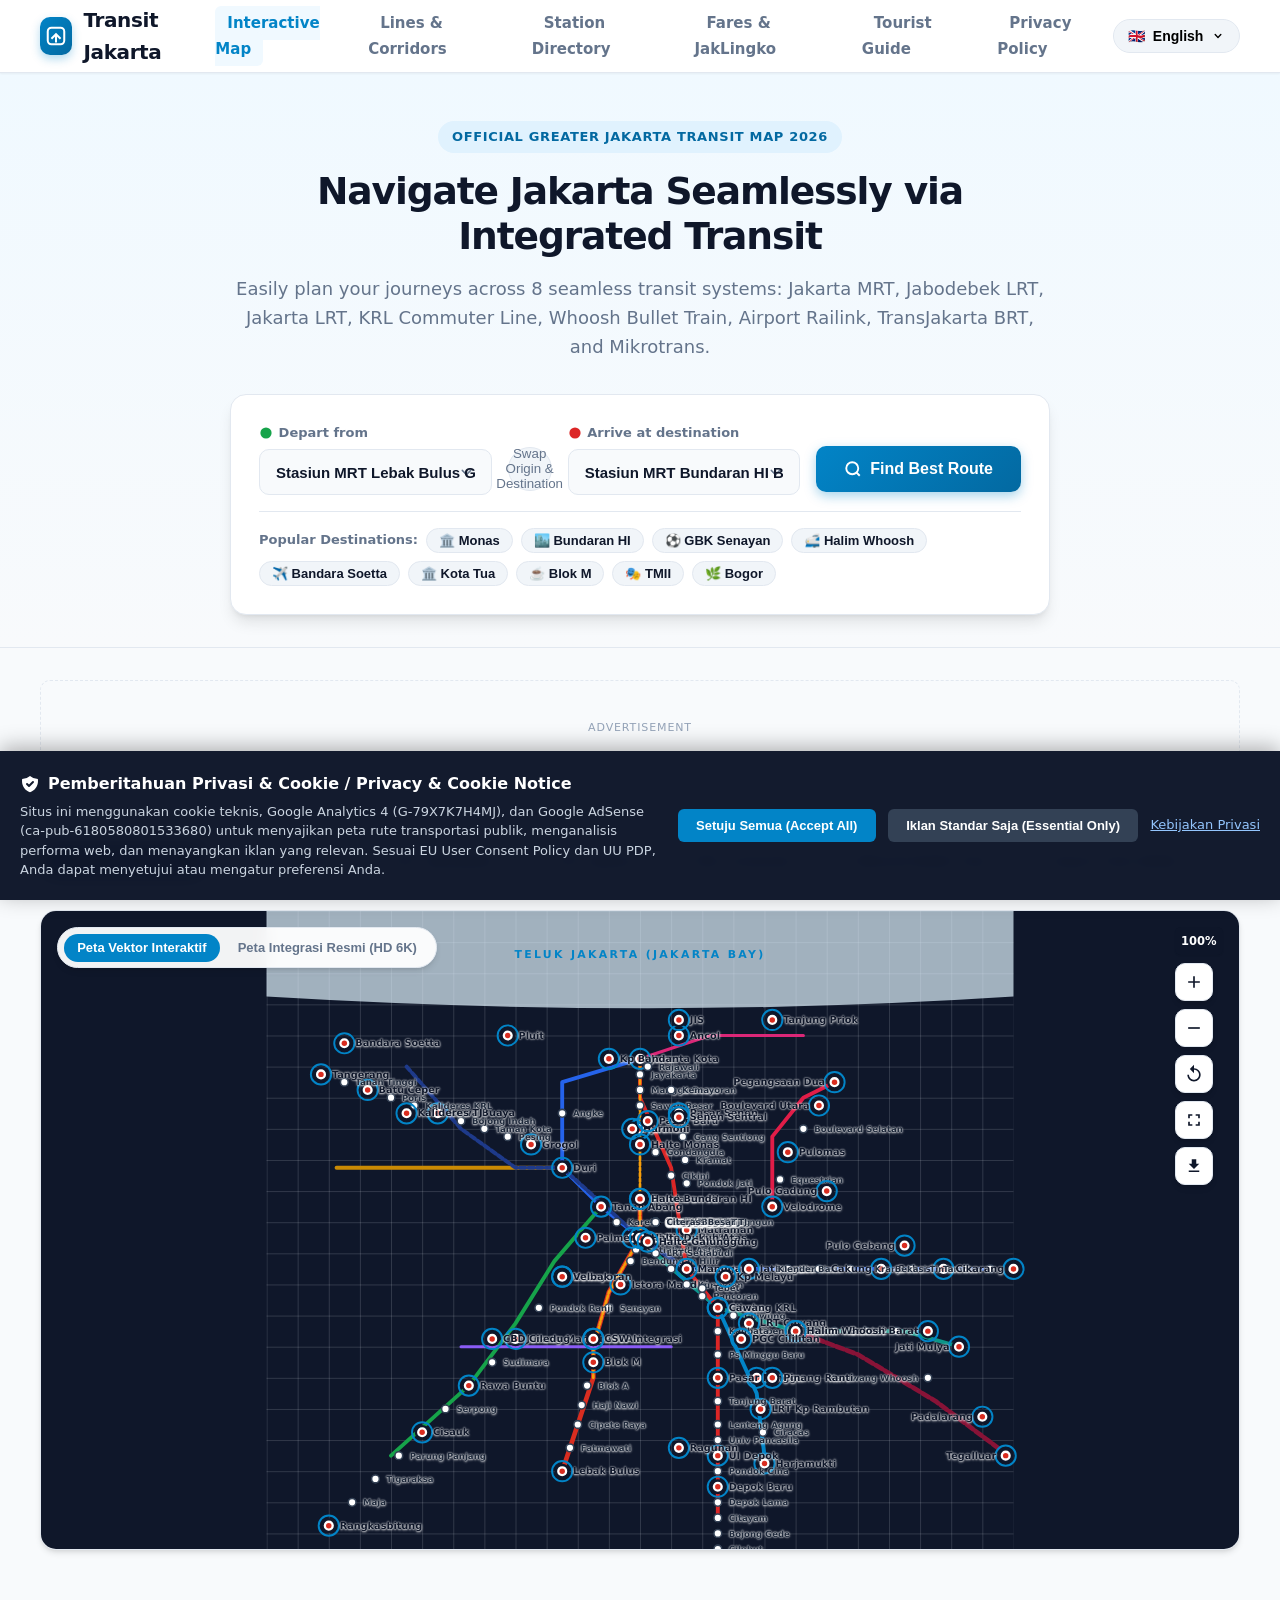
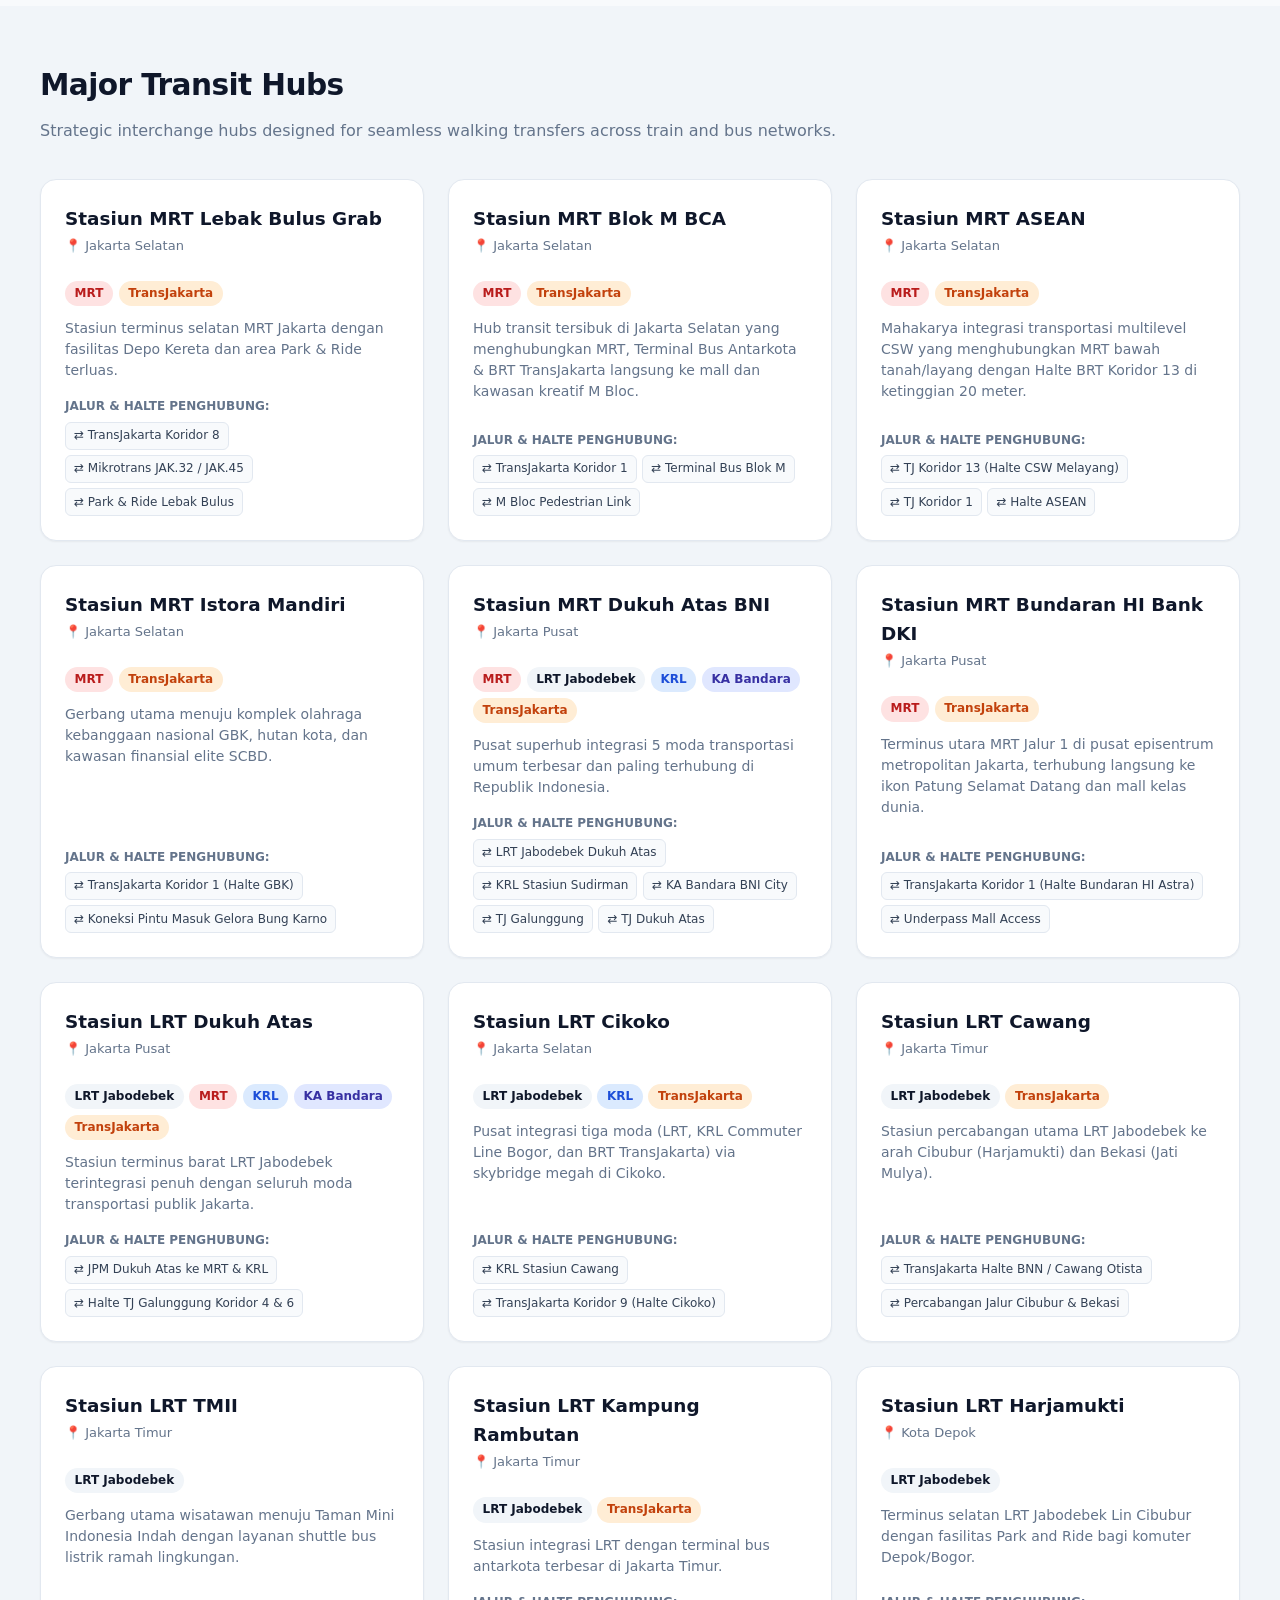
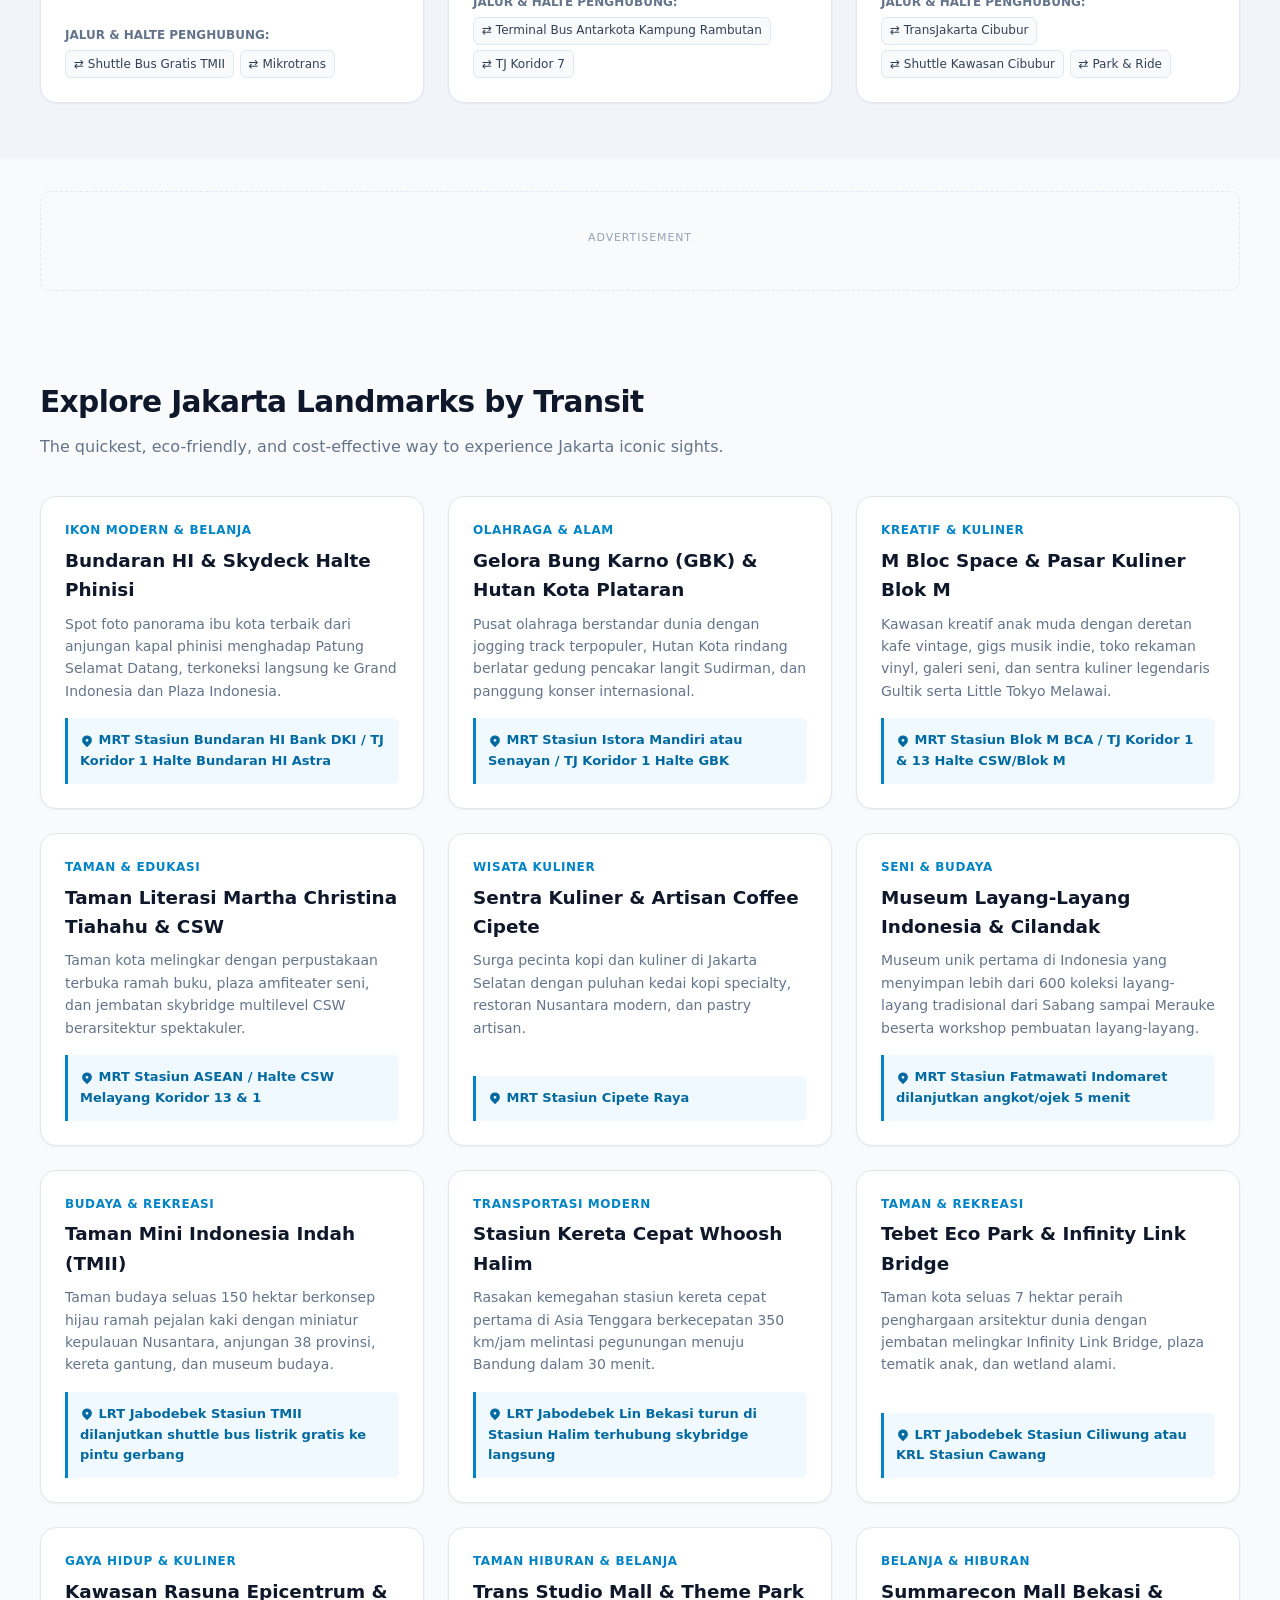
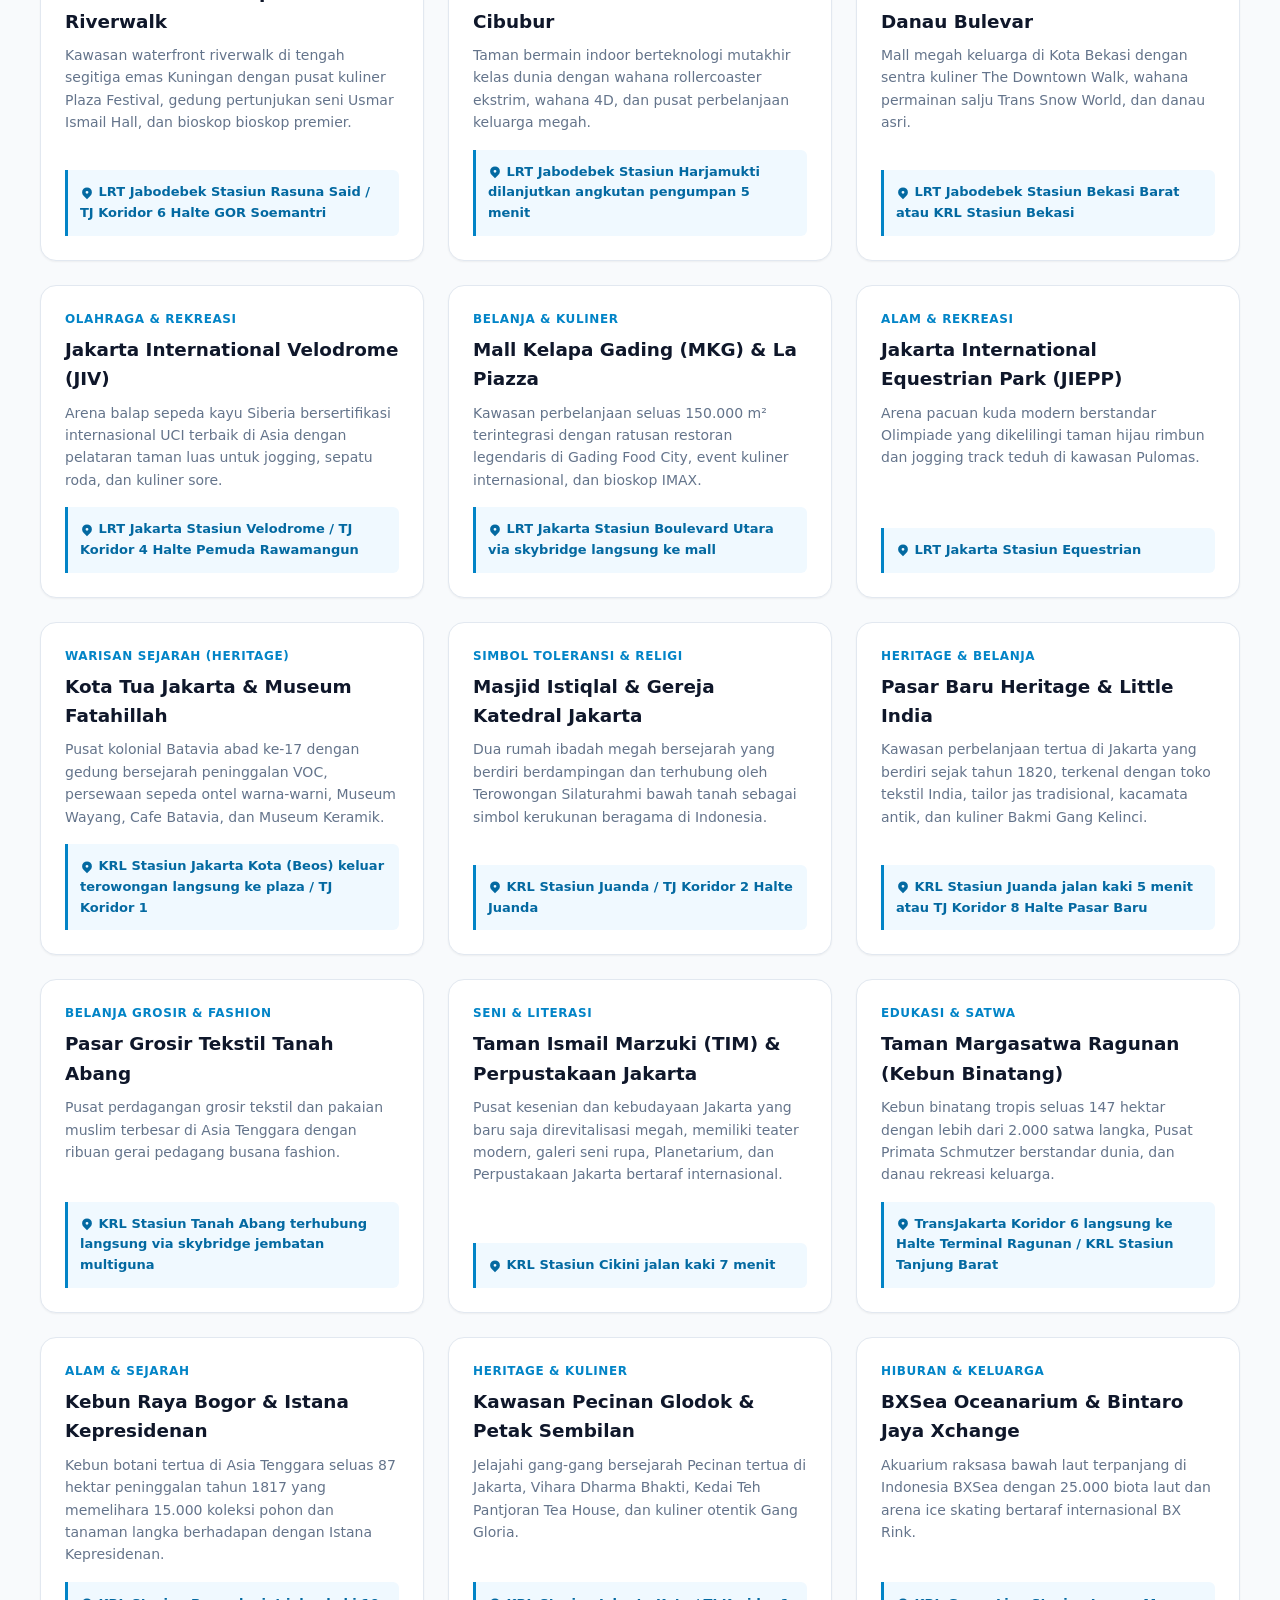
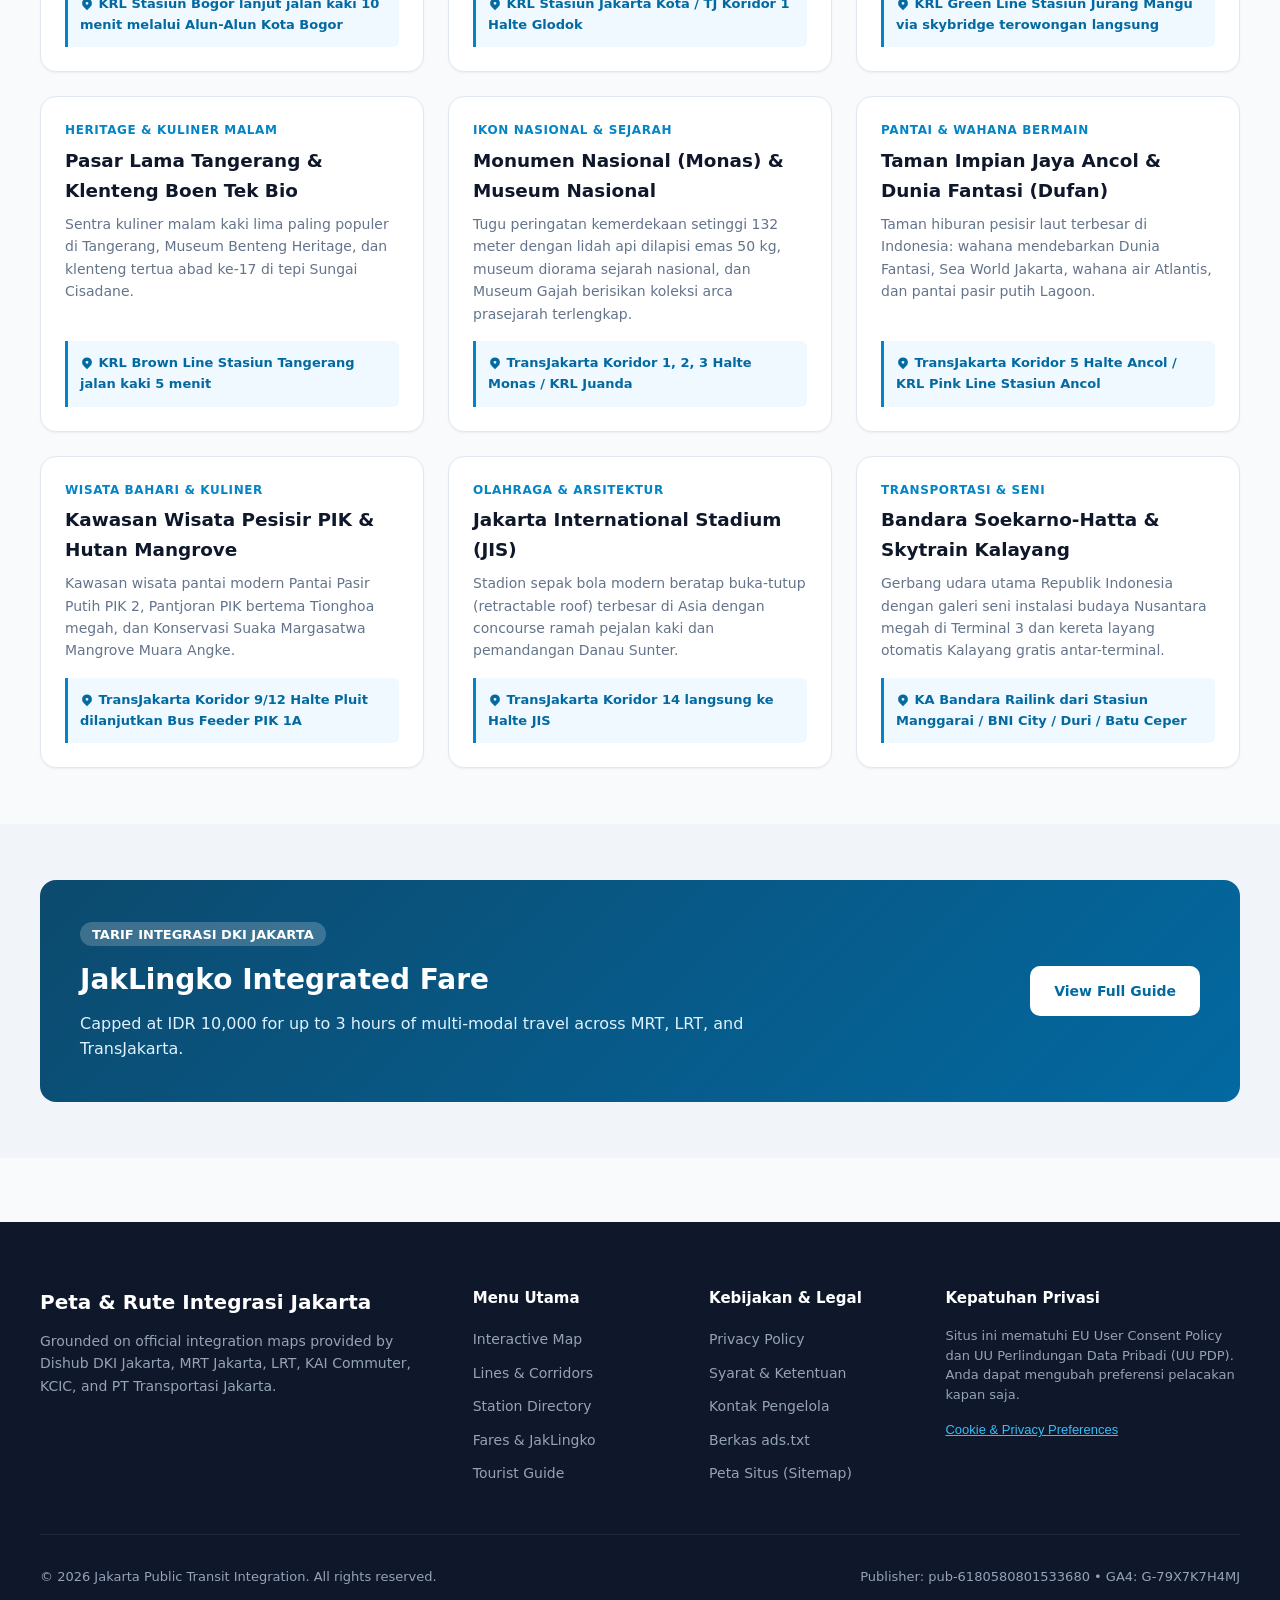
==== commit 9069f3bd: "Align canonical URLs with rute.vijeron.com" ====
--- a/index.html
+++ b/index.html
@@ -10,34 +10,34 @@
   <meta name="keywords" content="peta rute jakarta, transportasi umum jakarta, MRT jakarta, LRT jabodebek, LRT jakarta, KRL commuter line, kereta cepat whoosh, KA bandara soekarno hatta, transjakarta, jaklingko, rute busway, jadwal kereta jakarta, tarif integrasi jakarta, jakarta transit map, public transport jakarta">
   <meta name="author" content="Jakarta Transit Integration">
   <meta name="robots" content="index, follow">
-  <link rel="canonical" href="https://jakarta-transit.com/">
+  <link rel="canonical" href="https://rute.vijeron.com/">
 
   <!-- Multi-Language SEO hreflang Alternates (10 Languages) -->
-  <link rel="alternate" hreflang="x-default" href="https://jakarta-transit.com/">
-  <link rel="alternate" hreflang="id" href="https://jakarta-transit.com/?lang=id">
-  <link rel="alternate" hreflang="en" href="https://jakarta-transit.com/?lang=en">
-  <link rel="alternate" hreflang="zh" href="https://jakarta-transit.com/?lang=zh">
-  <link rel="alternate" hreflang="ja" href="https://jakarta-transit.com/?lang=ja">
-  <link rel="alternate" hreflang="ko" href="https://jakarta-transit.com/?lang=ko">
-  <link rel="alternate" hreflang="ar" href="https://jakarta-transit.com/?lang=ar">
-  <link rel="alternate" hreflang="es" href="https://jakarta-transit.com/?lang=es">
-  <link rel="alternate" hreflang="fr" href="https://jakarta-transit.com/?lang=fr">
-  <link rel="alternate" hreflang="de" href="https://jakarta-transit.com/?lang=de">
-  <link rel="alternate" hreflang="ru" href="https://jakarta-transit.com/?lang=ru">
+  <link rel="alternate" hreflang="x-default" href="https://rute.vijeron.com/">
+  <link rel="alternate" hreflang="id" href="https://rute.vijeron.com/?lang=id">
+  <link rel="alternate" hreflang="en" href="https://rute.vijeron.com/?lang=en">
+  <link rel="alternate" hreflang="zh" href="https://rute.vijeron.com/?lang=zh">
+  <link rel="alternate" hreflang="ja" href="https://rute.vijeron.com/?lang=ja">
+  <link rel="alternate" hreflang="ko" href="https://rute.vijeron.com/?lang=ko">
+  <link rel="alternate" hreflang="ar" href="https://rute.vijeron.com/?lang=ar">
+  <link rel="alternate" hreflang="es" href="https://rute.vijeron.com/?lang=es">
+  <link rel="alternate" hreflang="fr" href="https://rute.vijeron.com/?lang=fr">
+  <link rel="alternate" hreflang="de" href="https://rute.vijeron.com/?lang=de">
+  <link rel="alternate" hreflang="ru" href="https://rute.vijeron.com/?lang=ru">
 
   <!-- Open Graph / Facebook -->
   <meta property="og:type" content="website">
-  <meta property="og:url" content="https://jakarta-transit.com/">
+  <meta property="og:url" content="https://rute.vijeron.com/">
   <meta property="og:title" content="Peta & Rute Integrasi Transportasi Umum Jakarta - MRT, LRT, KRL, Whoosh, TransJakarta">
   <meta property="og:description" content="Peta interaktif transportasi umum Jabodetabek dan kalkulator rute antarmoda terlengkap dengan 10 bahasa dunia.">
-  <meta property="og:image" content="https://jakarta-transit.com/assets/images/peta-integrasi.jpg">
+  <meta property="og:image" content="https://rute.vijeron.com/assets/images/peta-integrasi.jpg">
   <meta property="og:locale" content="id_ID">
 
   <!-- Twitter Card -->
   <meta name="twitter:card" content="summary_large_image">
   <meta name="twitter:title" content="Peta & Rute Integrasi Transportasi Umum Jakarta">
   <meta name="twitter:description" content="Panduan lengkap dan kalkulator rute transportasi terintegrasi Jakarta (MRT, LRT, KRL, Whoosh, TransJakarta).">
-  <meta name="twitter:image" content="https://jakarta-transit.com/assets/images/peta-integrasi.jpg">
+  <meta name="twitter:image" content="https://rute.vijeron.com/assets/images/peta-integrasi.jpg">
 
   <link rel="icon" type="image/svg+xml" href="assets/images/favicon.svg">
   <link rel="apple-touch-icon" href="assets/images/favicon.svg">
@@ -93,15 +93,15 @@
     "@graph": [
       {
         "@type": "WebSite",
-        "@id": "https://jakarta-transit.com/#website",
-        "url": "https://jakarta-transit.com/",
+        "@id": "https://rute.vijeron.com/#website",
+        "url": "https://rute.vijeron.com/",
         "name": "Peta Integrasi Transportasi Umum Jakarta",
         "description": "Panduan interaktif rute MRT, LRT, Commuter Line, Whoosh, dan TransJakarta",
         "inLanguage": ["id", "en", "zh", "ja", "ko", "ar", "es", "fr", "de", "ru"]
       },
       {
         "@type": "TransitStation",
-        "@id": "https://jakarta-transit.com/#dukuh-atas",
+        "@id": "https://rute.vijeron.com/#dukuh-atas",
         "name": "Dukuh Atas TOD Intermodal Transit Hub",
         "address": {
           "@type": "PostalAddress",
--- a/assets/css/map.css
+++ b/assets/css/map.css
@@ -27,8 +27,8 @@
   height: 100%;
   display: block;
   user-select: none;
-  will-change: transform;
-  transition: transform 0.25s cubic-bezier(0.2, 0.8, 0.2, 1);
+  shape-rendering: geometricPrecision;
+  text-rendering: geometricPrecision;
 }
 
 .transit-line-path {
@@ -115,11 +115,11 @@
 
 .station-svg-label {
   font-family: var(--font-sans);
-  font-size: 11px;
   font-weight: 700;
   fill: #1e293b;
   text-shadow: 0 1px 3px rgba(255, 255, 255, 0.9), 0 0 2px rgba(255, 255, 255, 1);
   pointer-events: none;
+  font-size: 11px;
 }
 
 .station-svg-label.hub-label {
@@ -144,8 +144,7 @@
   max-width: 100%;
   max-height: 100%;
   object-fit: contain;
-  will-change: transform;
-  transition: transform 0.1s ease-out;
+  transition: transform 0.05s ease-out;
   pointer-events: none;
   user-select: none;
   image-rendering: -webkit-optimize-contrast;
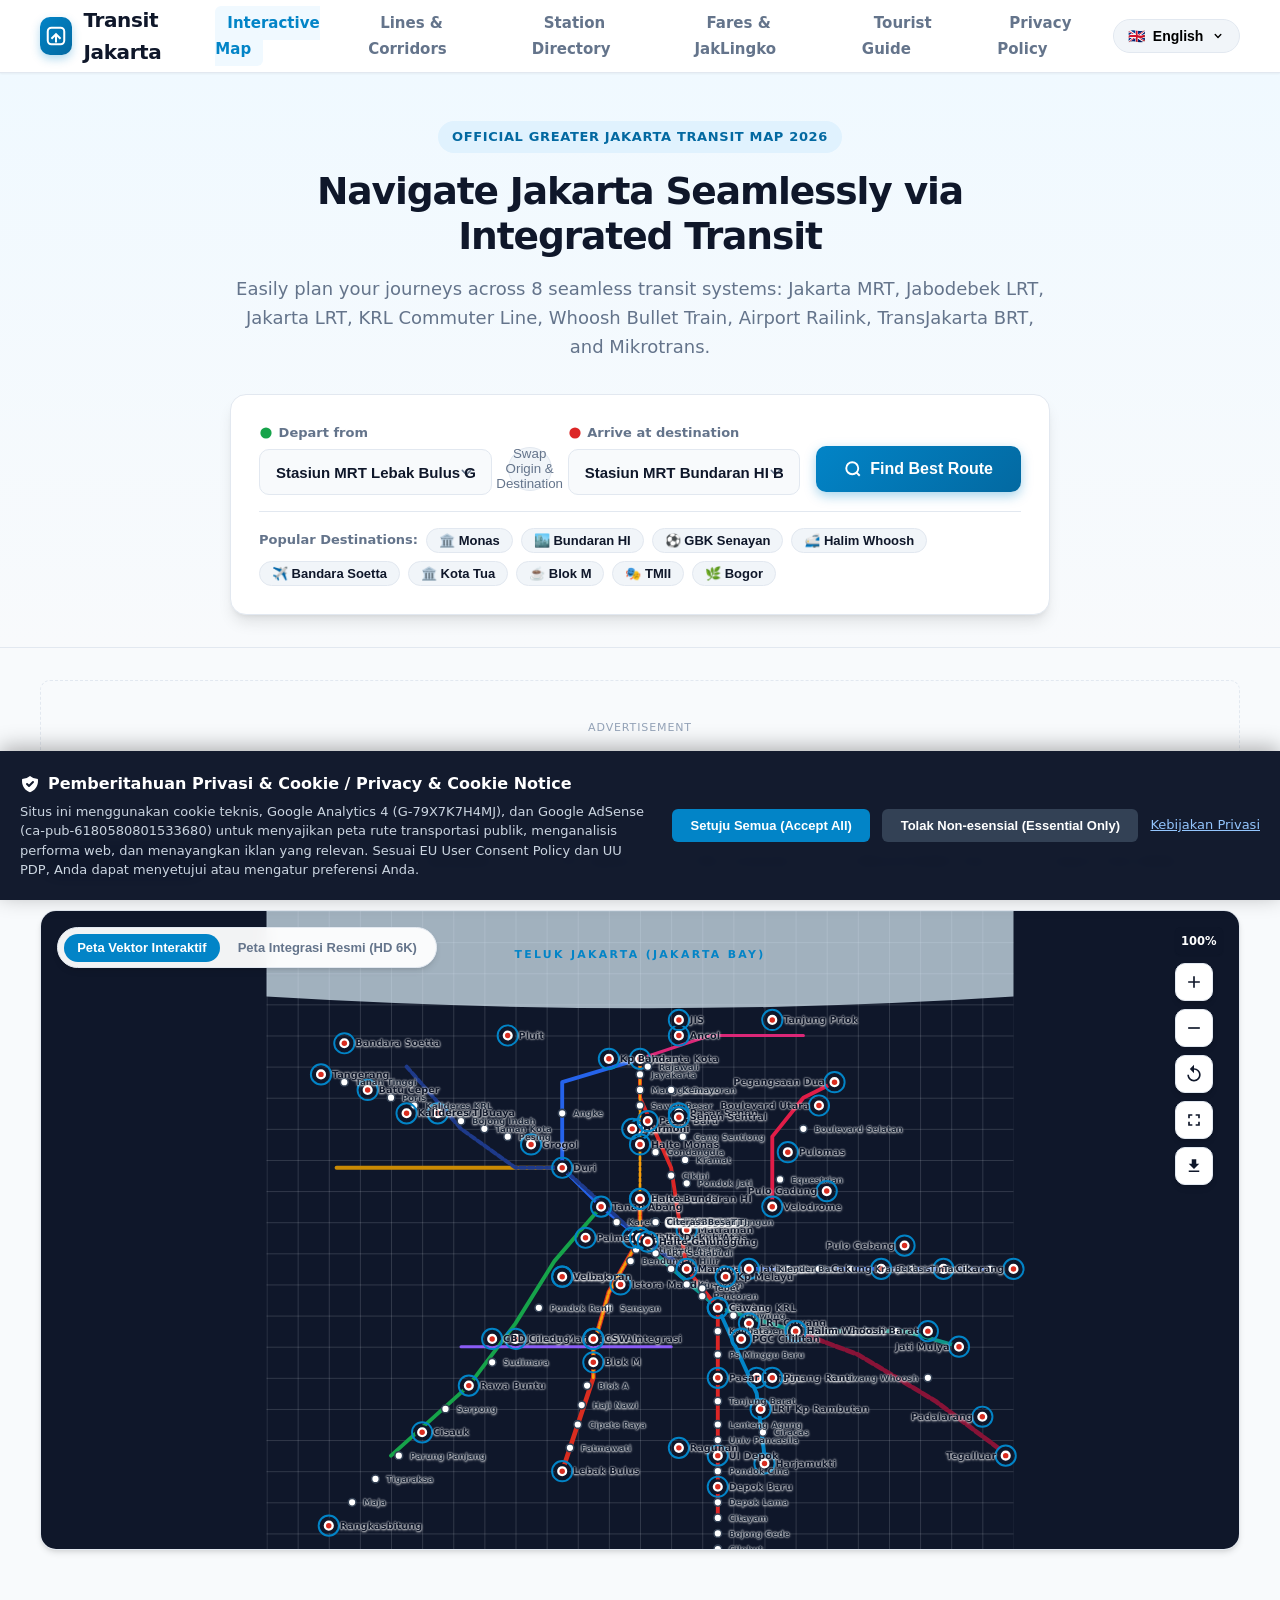
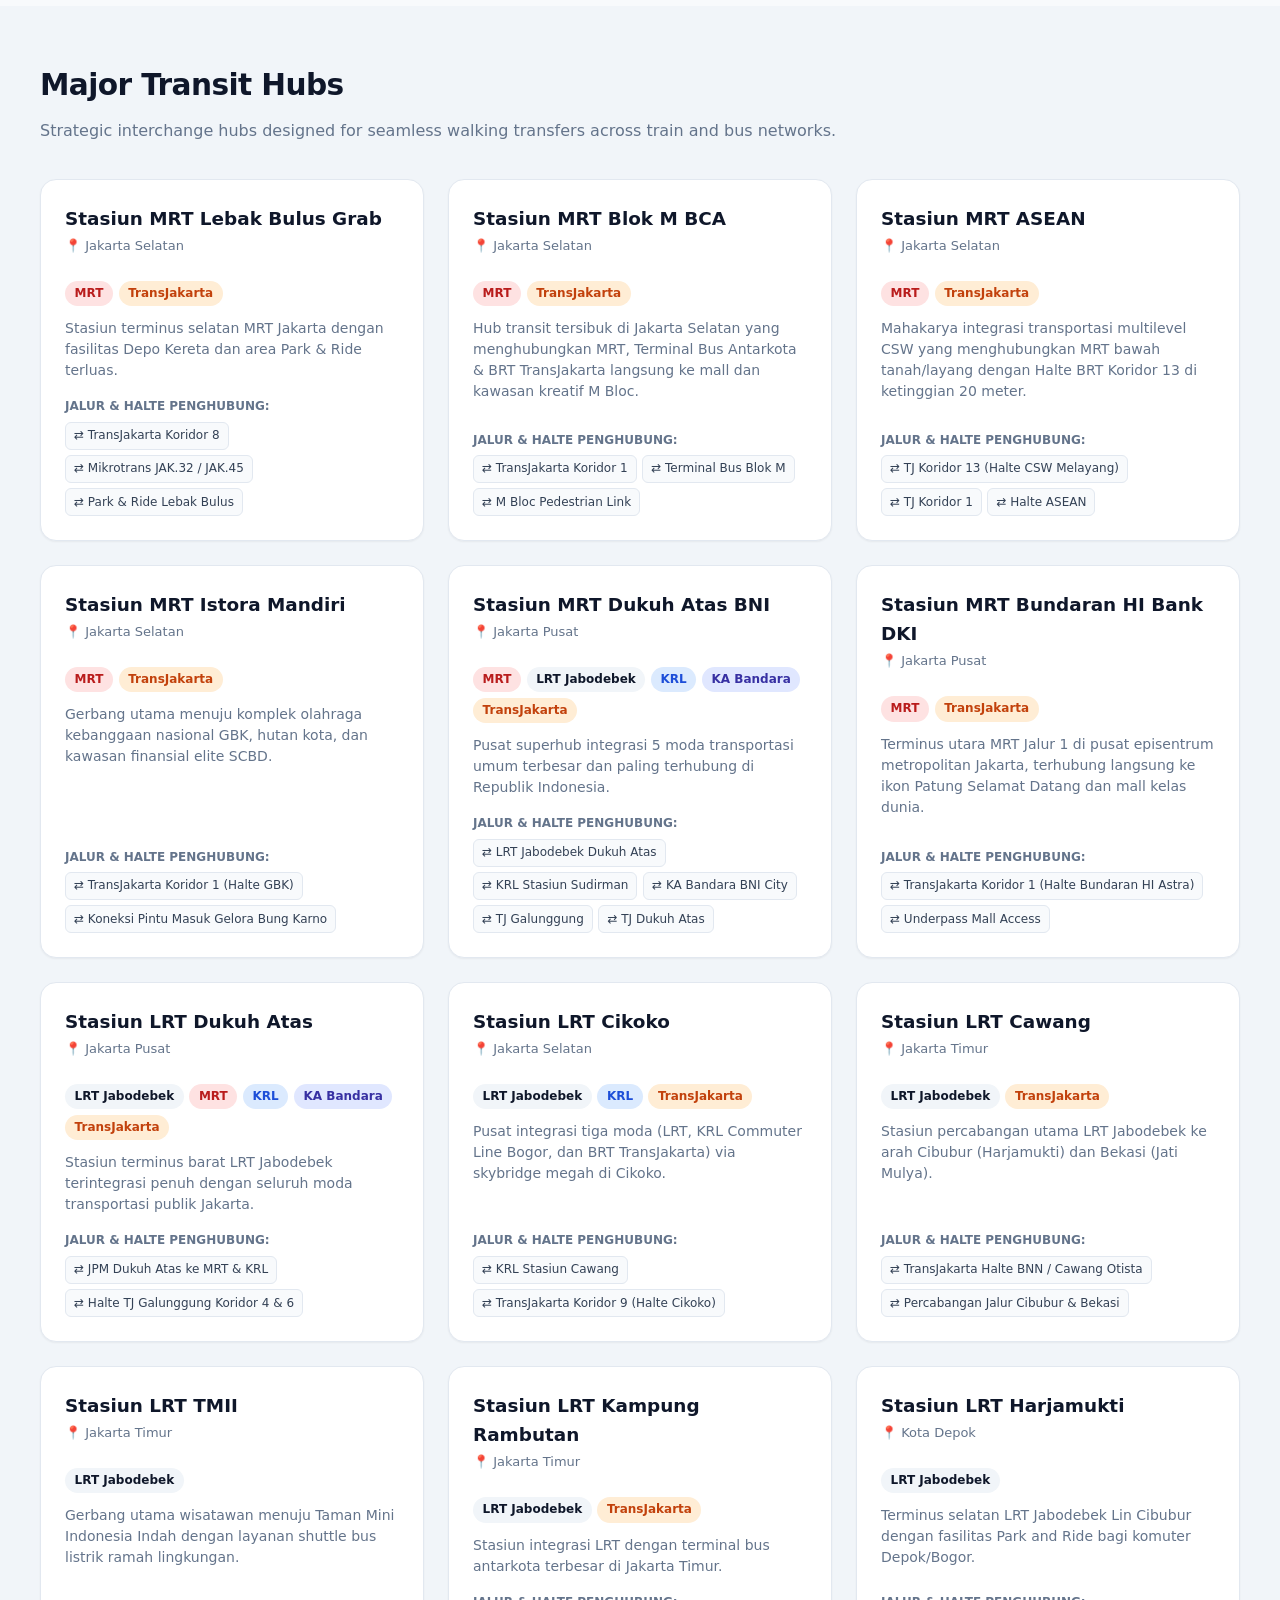
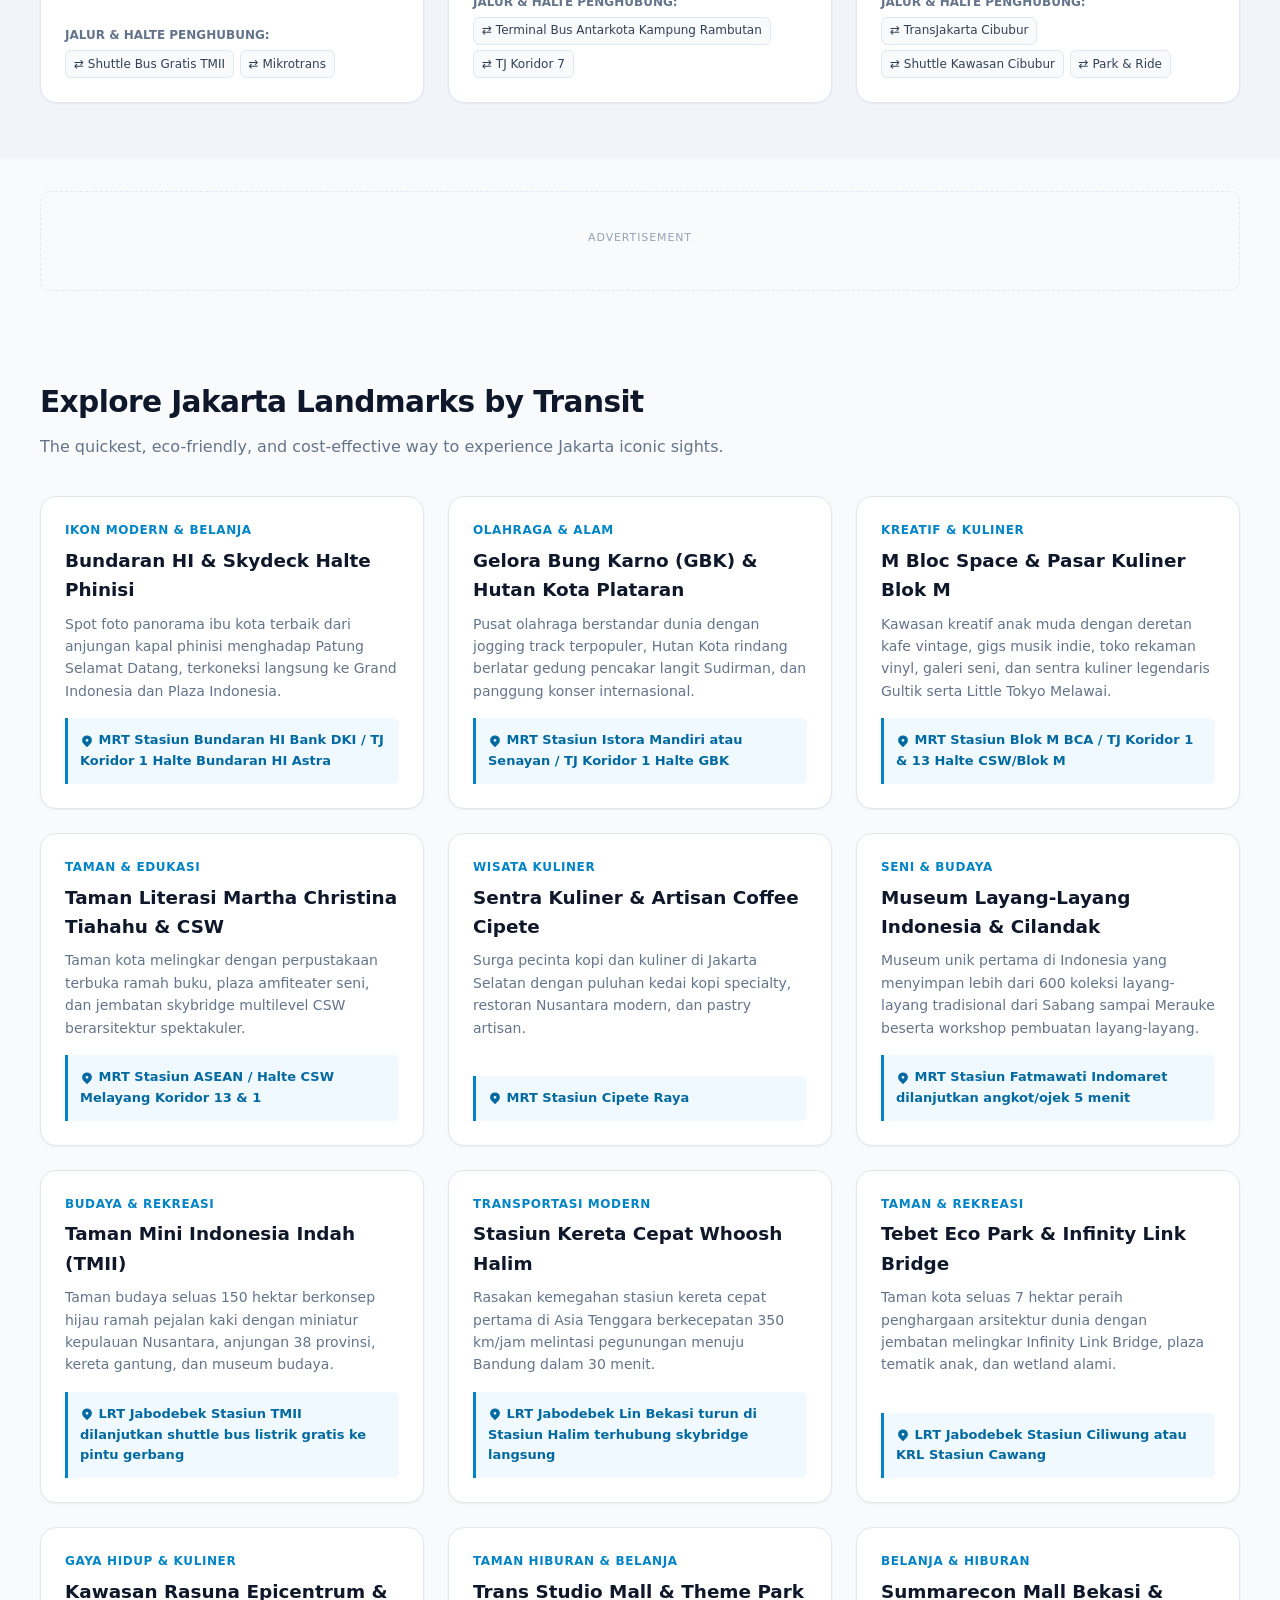
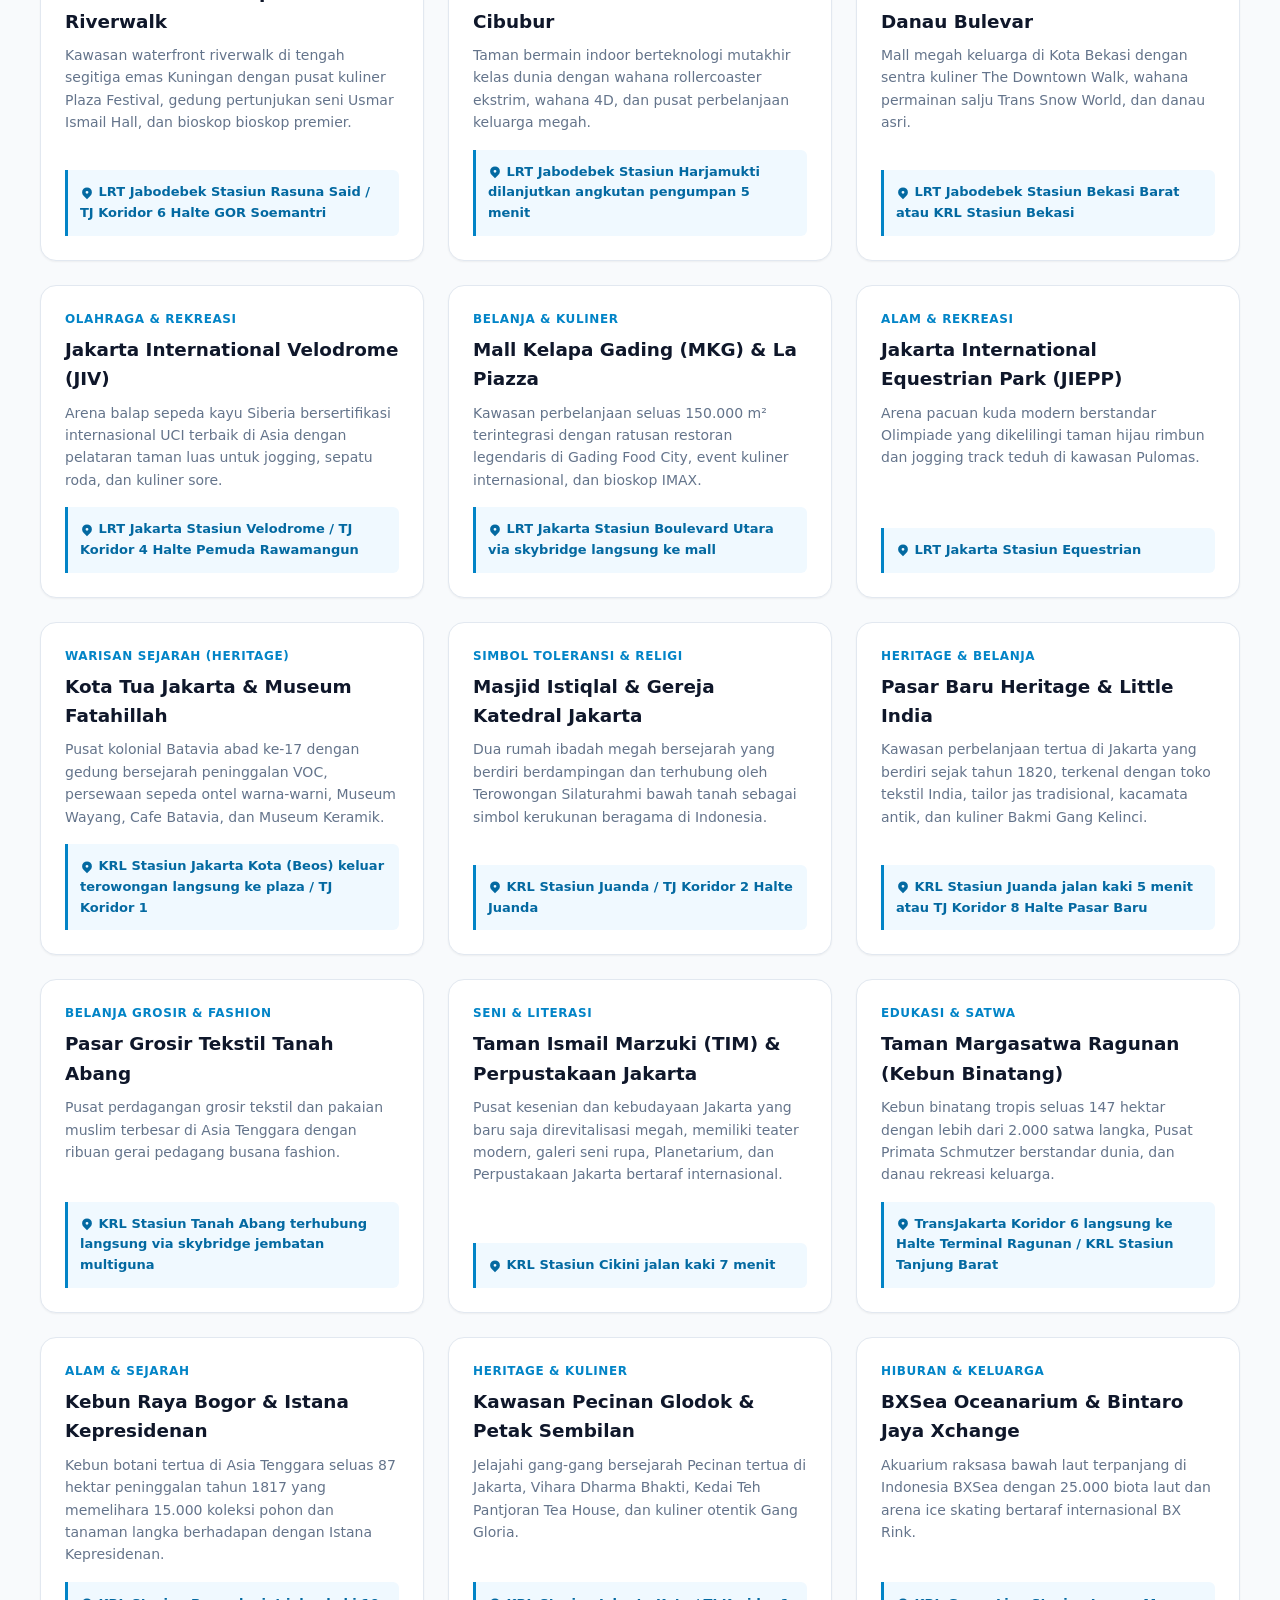
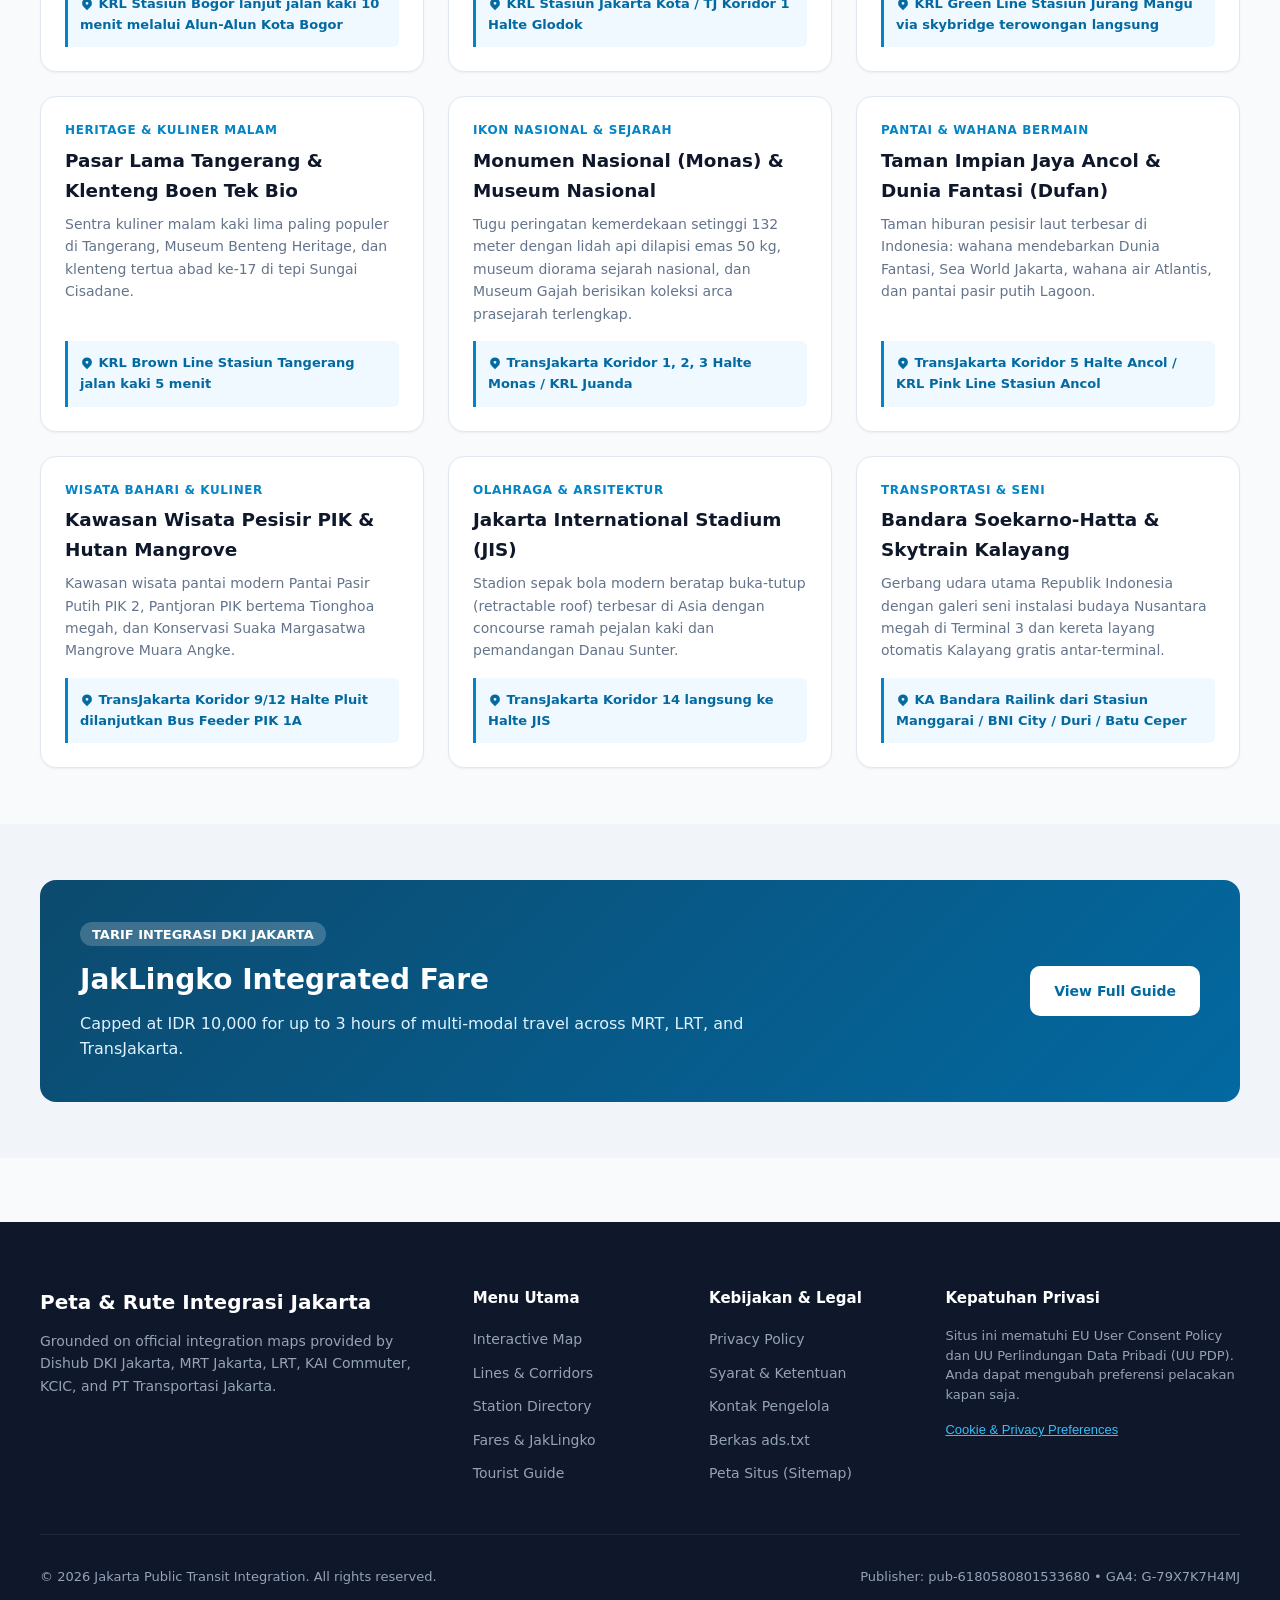
==== commit 75706922: "Measure route searches with consent-aware analytics" ====
--- a/index.html
+++ b/index.html
@@ -1,45 +1,34 @@
 <!DOCTYPE html>
 <html lang="id" dir="ltr">
 <head>
+  <script src="assets/js/consent-bootstrap.js"></script>
   <meta charset="UTF-8">
   <meta name="viewport" content="width=device-width, initial-scale=1.0">
-  <title data-i18n="siteTitle">Peta & Rute Integrasi Transportasi Umum Jakarta (Jabodetabek) - Panduan MRT, LRT, KRL, Whoosh, TransJakarta</title>
+  <title data-i18n="siteTitle">Peta & Rute MRT, KRL, LRT, TransJakarta | Transit Jakarta</title>
   
   <!-- Primary SEO Meta Tags -->
-  <meta name="description" content="Peta interaktif dan panduan rute lengkap transportasi umum di Jakarta & Jabodetabek: MRT Jakarta, LRT Jabodebek, LRT Jakarta, KRL Commuter Line, Kereta Cepat Whoosh, KA Bandara, dan TransJakarta BRT. Informasi jadwal, stasiun, transfer antarmoda, dan tarif terintegrasi JakLingko.">
+  <meta name="description" content="Lihat peta skematik dan cari rute transportasi Jakarta: MRT, KRL, LRT, TransJakarta, Whoosh, dan KA Bandara. Periksa jadwal serta tarif terkini di operator.">
   <meta name="keywords" content="peta rute jakarta, transportasi umum jakarta, MRT jakarta, LRT jabodebek, LRT jakarta, KRL commuter line, kereta cepat whoosh, KA bandara soekarno hatta, transjakarta, jaklingko, rute busway, jadwal kereta jakarta, tarif integrasi jakarta, jakarta transit map, public transport jakarta">
   <meta name="author" content="Jakarta Transit Integration">
   <meta name="robots" content="index, follow">
   <link rel="canonical" href="https://rute.vijeron.com/">
 
-  <!-- Multi-Language SEO hreflang Alternates (10 Languages) -->
-  <link rel="alternate" hreflang="x-default" href="https://rute.vijeron.com/">
-  <link rel="alternate" hreflang="id" href="https://rute.vijeron.com/?lang=id">
-  <link rel="alternate" hreflang="en" href="https://rute.vijeron.com/?lang=en">
-  <link rel="alternate" hreflang="zh" href="https://rute.vijeron.com/?lang=zh">
-  <link rel="alternate" hreflang="ja" href="https://rute.vijeron.com/?lang=ja">
-  <link rel="alternate" hreflang="ko" href="https://rute.vijeron.com/?lang=ko">
-  <link rel="alternate" hreflang="ar" href="https://rute.vijeron.com/?lang=ar">
-  <link rel="alternate" hreflang="es" href="https://rute.vijeron.com/?lang=es">
-  <link rel="alternate" hreflang="fr" href="https://rute.vijeron.com/?lang=fr">
-  <link rel="alternate" hreflang="de" href="https://rute.vijeron.com/?lang=de">
-  <link rel="alternate" hreflang="ru" href="https://rute.vijeron.com/?lang=ru">
 
   <!-- Open Graph / Facebook -->
   <meta property="og:type" content="website">
   <meta property="og:url" content="https://rute.vijeron.com/">
-  <meta property="og:title" content="Peta & Rute Integrasi Transportasi Umum Jakarta - MRT, LRT, KRL, Whoosh, TransJakarta">
-  <meta property="og:description" content="Peta interaktif transportasi umum Jabodetabek dan kalkulator rute antarmoda terlengkap dengan 10 bahasa dunia.">
+  <meta property="og:title" content="Peta & Rute MRT, KRL, LRT, TransJakarta | Transit Jakarta">
+  <meta property="og:description" content="Peta skematik dan pencari rute antarmoda Jakarta. Konfirmasi jadwal serta tarif terkini pada operator.">
   <meta property="og:image" content="https://rute.vijeron.com/assets/images/peta-integrasi.jpg">
   <meta property="og:locale" content="id_ID">
 
   <!-- Twitter Card -->
   <meta name="twitter:card" content="summary_large_image">
-  <meta name="twitter:title" content="Peta & Rute Integrasi Transportasi Umum Jakarta">
-  <meta name="twitter:description" content="Panduan lengkap dan kalkulator rute transportasi terintegrasi Jakarta (MRT, LRT, KRL, Whoosh, TransJakarta).">
+  <meta name="twitter:title" content="Peta & Rute MRT, KRL, LRT, TransJakarta | Transit Jakarta">
+  <meta name="twitter:description" content="Peta skematik dan pencari rute antarmoda Jakarta. Konfirmasi jadwal serta tarif terkini pada operator.">
   <meta name="twitter:image" content="https://rute.vijeron.com/assets/images/peta-integrasi.jpg">
 
-  <link rel="icon" type="image/svg+xml" href="assets/images/favicon.svg">
+  <link rel="icon" type="image/png" href="https://vijeron.com/assets/vijeron-mark.png">
   <link rel="apple-touch-icon" href="assets/images/favicon.svg">
   <meta name="theme-color" content="#0284c7">
 
@@ -140,7 +129,8 @@
   <link rel="stylesheet" href="assets/css/main.css">
   <link rel="stylesheet" href="assets/css/map.css">
   <link rel="stylesheet" href="assets/css/rtl.css">
-</head>
+<script defer src="https://vijeron.com/assets/vijeron-ads.js"></script><script defer src="https://vijeron.com/assets/vijeron-share.js"></script>
+  <script defer src="https://vijeron.com/assets/vijeron-brand.js"></script></head>
 <body>
 
   <!-- Site Navigation Header -->
--- a/assets/css/main.css
+++ b/assets/css/main.css
@@ -584,7 +584,7 @@
 /* Transit Hubs Grid */
 .hubs-grid {
   display: grid;
-  grid-template-columns: repeat(auto-fill, minmax(360px, 1fr));
+  grid-template-columns: repeat(auto-fill, minmax(min(360px, 100%), 1fr));
   gap: 1.5rem;
 }
 
@@ -681,7 +681,7 @@
 /* Tourism Landmark Cards */
 .tourism-grid {
   display: grid;
-  grid-template-columns: repeat(auto-fill, minmax(340px, 1fr));
+  grid-template-columns: repeat(auto-fill, minmax(min(340px, 100%), 1fr));
   gap: 1.5rem;
 }
 
